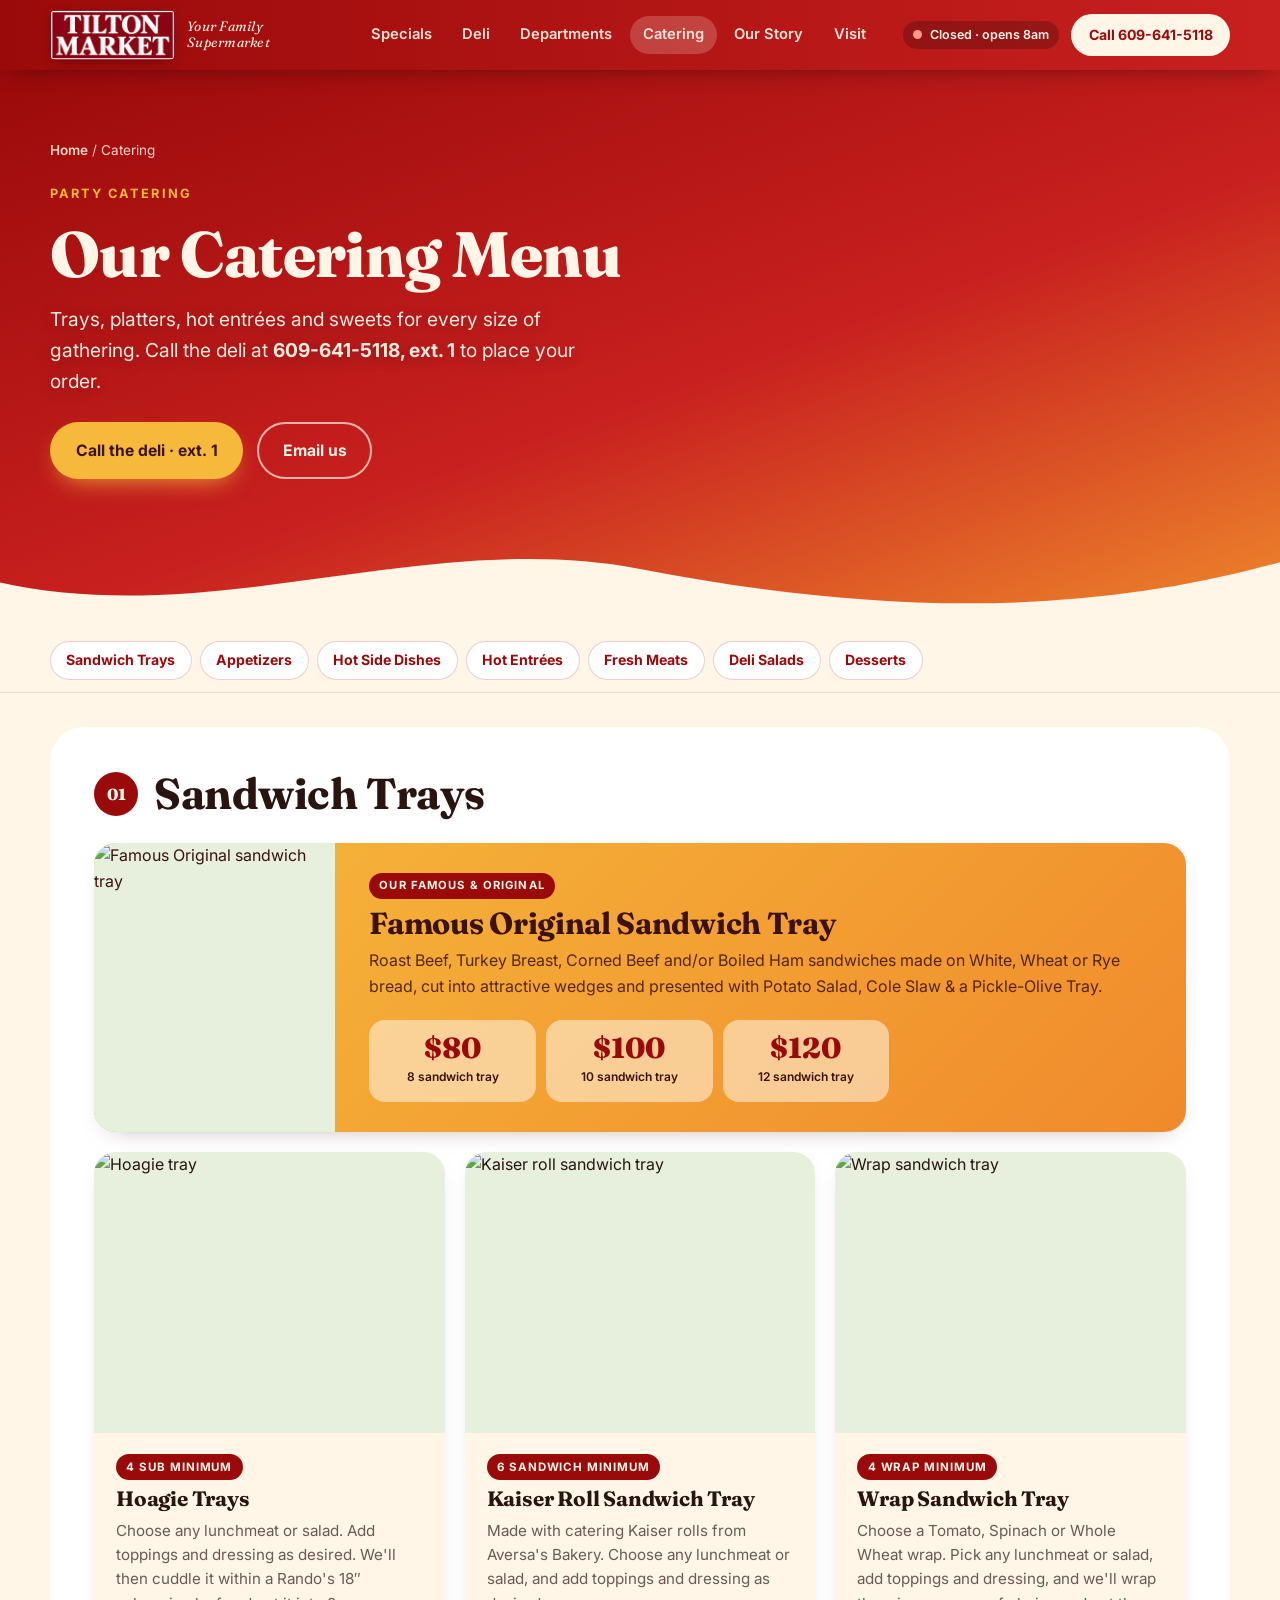
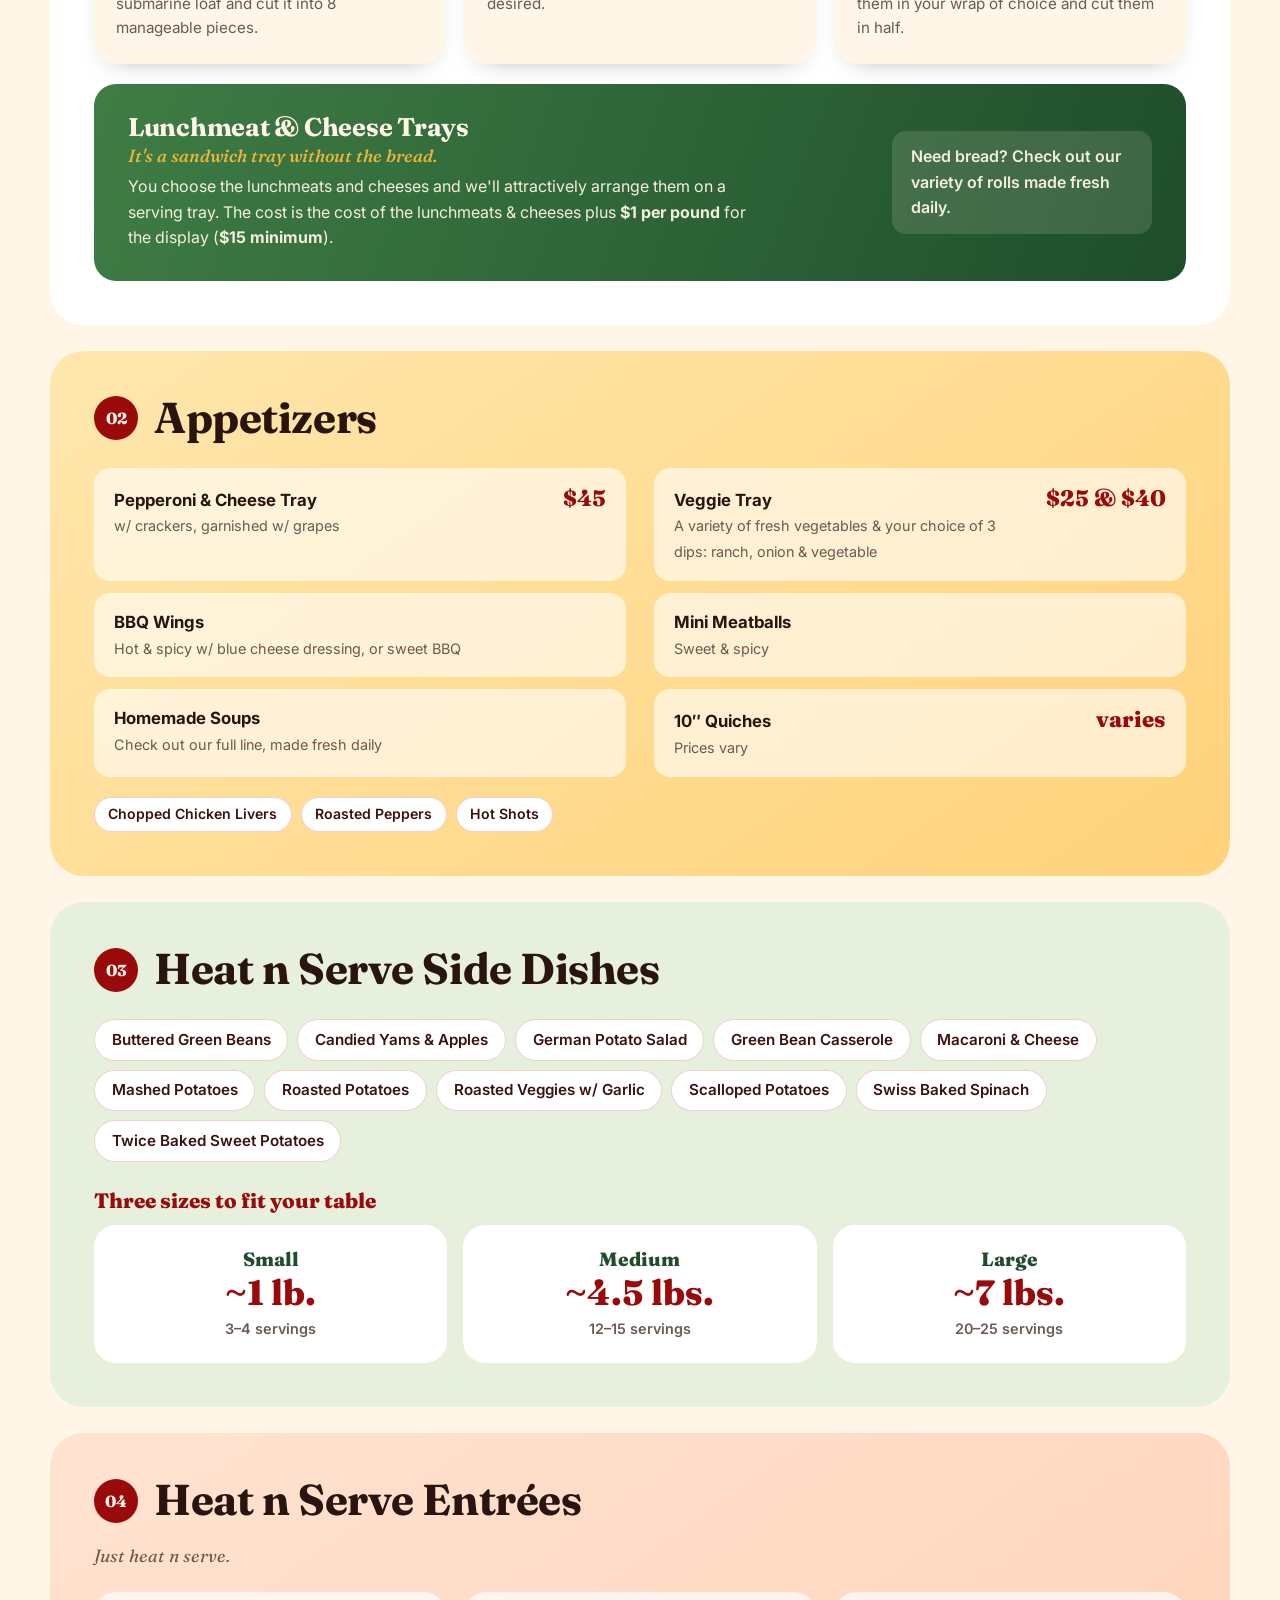
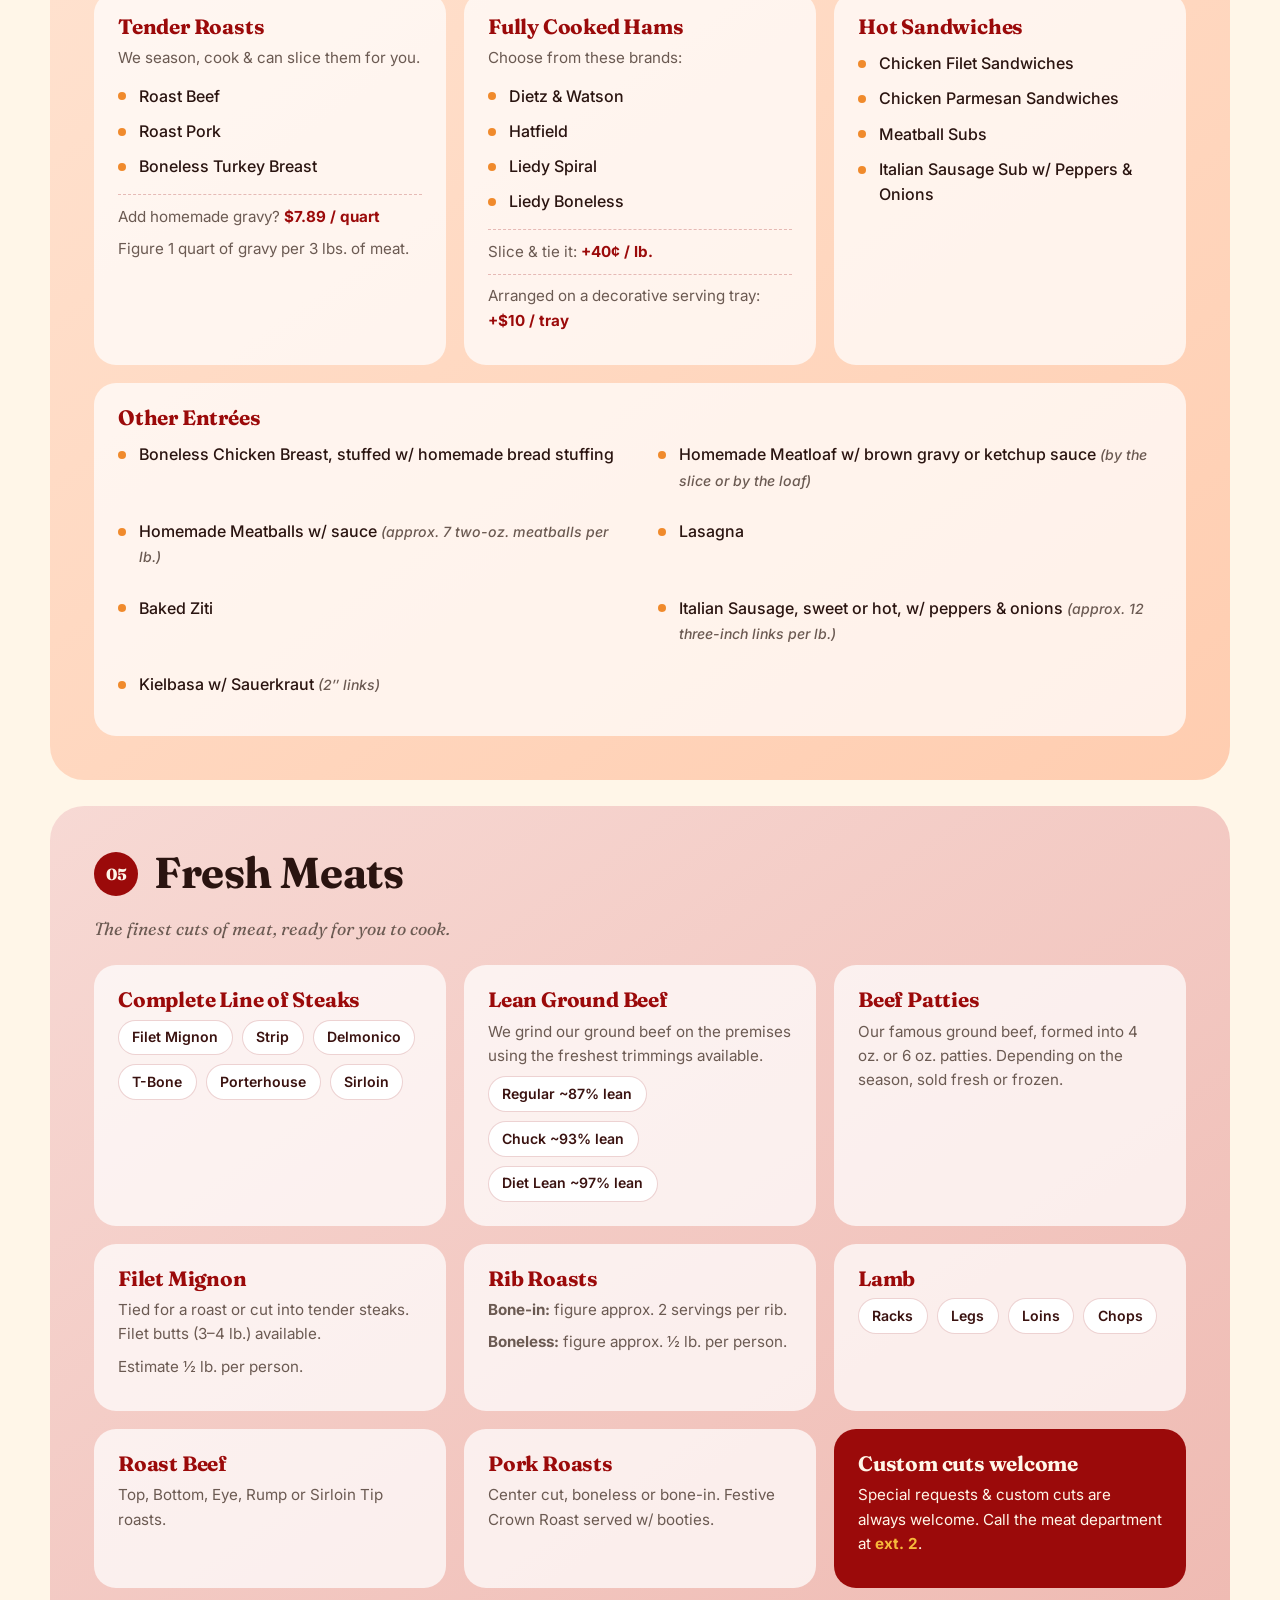
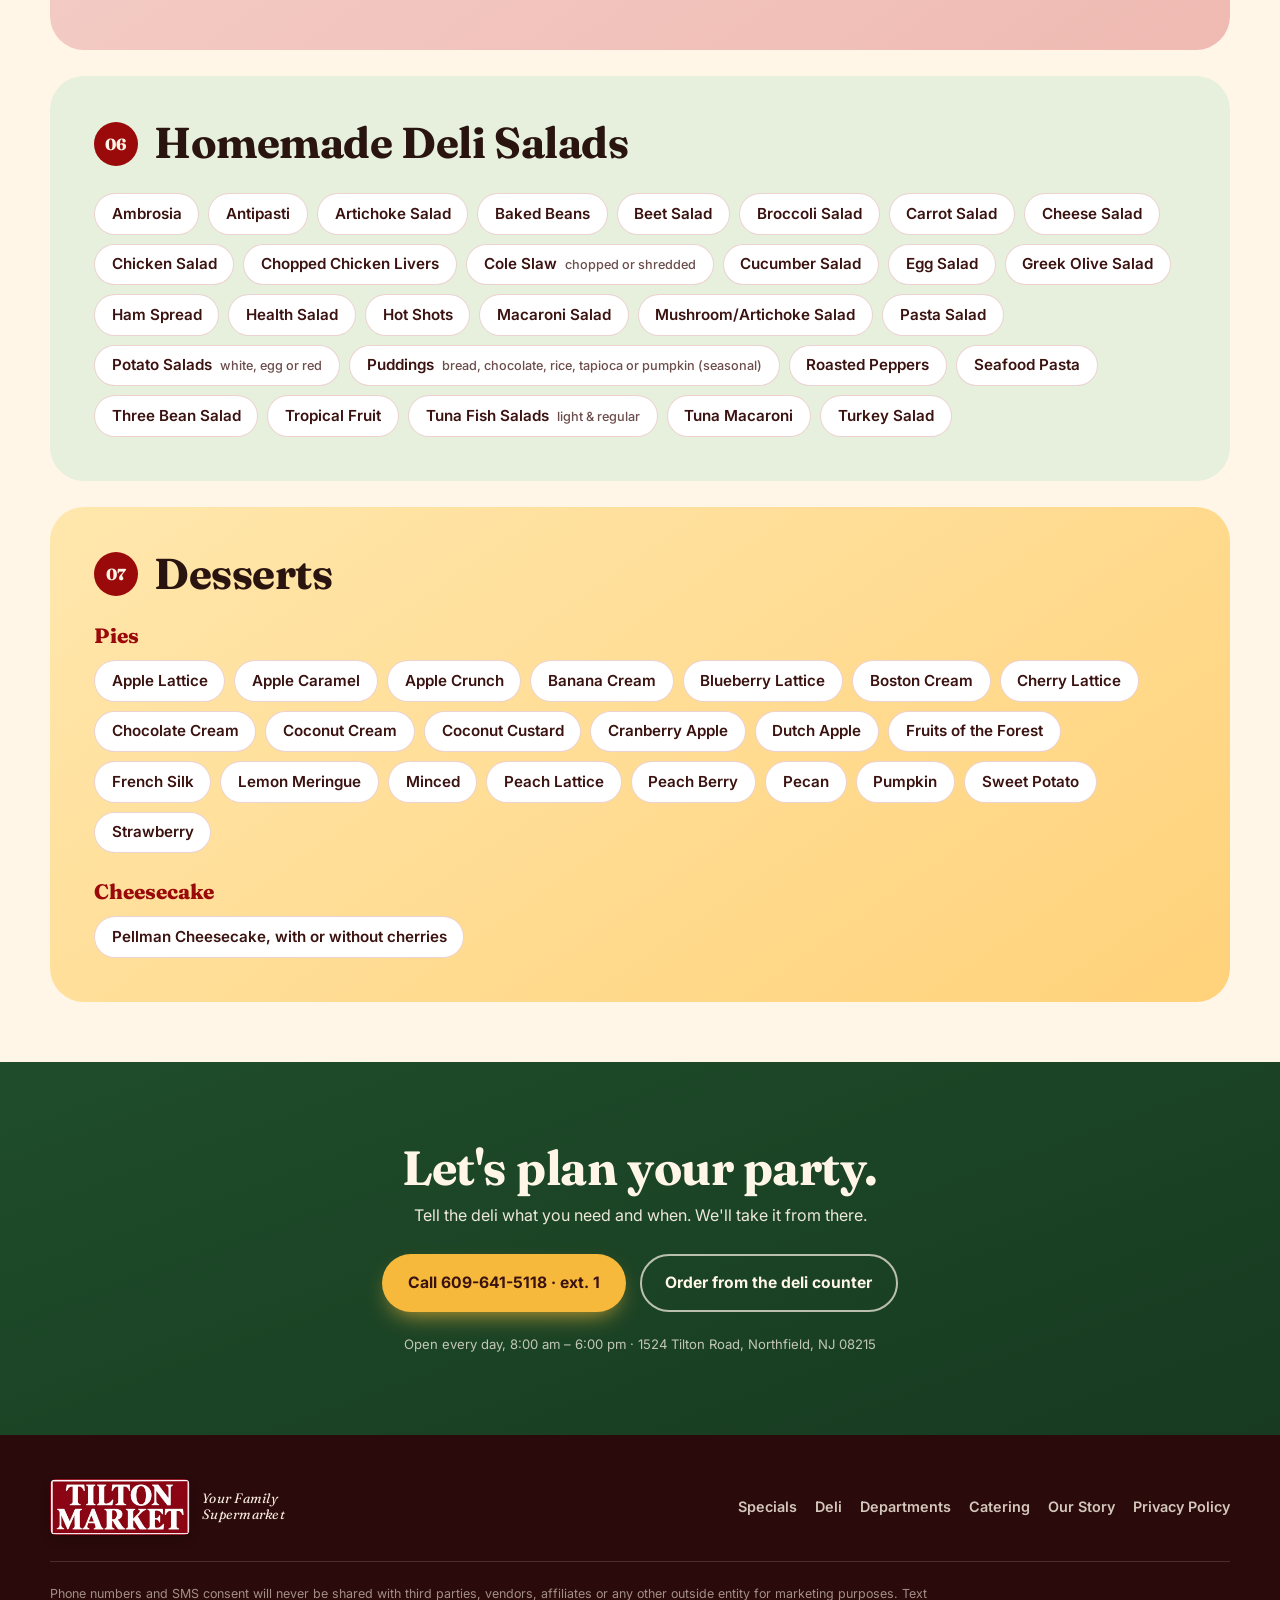
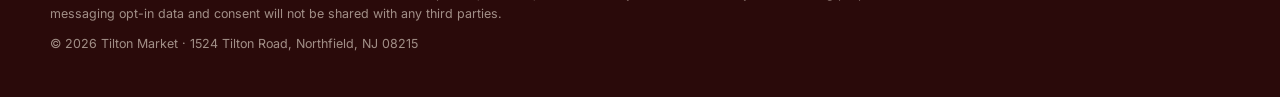
==== catering-menu/index.html @ 0ea88a65 "Add native deli order form and full catering menu pages; link home page to them Co-Authored-By: Clau" ====
<!doctype html>
<html lang="en">
<head>
<meta charset="utf-8">
<meta name="viewport" content="width=device-width, initial-scale=1">
<title>Catering Menu — Tilton Market</title>
<meta name="robots" content="noindex, nofollow">
<meta name="description" content="Tilton Market's full catering menu: sandwich trays, appetizers, heat-n-serve sides and entrées, fresh meats, homemade deli salads and desserts.">
<link rel="icon" type="image/png" href="/images/logo-icon.png">
<link rel="preconnect" href="https://fonts.googleapis.com">
<link rel="preconnect" href="https://fonts.gstatic.com" crossorigin>
<link href="https://fonts.googleapis.com/css2?family=Fraunces:ital,opsz,wght@0,9..144,600;0,9..144,800;1,9..144,500&family=Inter:wght@400;500;600;700&display=swap" rel="stylesheet">
<link rel="stylesheet" href="/styles.css">
</head>
<body>

<header class="site-header" id="top">
  <div class="wrap bar">
    <a href="/" class="brand" aria-label="Tilton Market home">
      <img class="brand-logo" src="/images/logo.webp" alt="Tilton Market" width="520" height="208">
      <span class="brand-text"><em>Your Family Supermarket</em></span>
    </a>
    <nav class="nav" id="nav" aria-label="Main">
      <a href="/#specials">Specials</a>
      <a href="/#deli">Deli</a>
      <a href="/#departments">Departments</a>
      <a href="/catering-menu/" aria-current="page">Catering</a>
      <a href="/#story">Our Story</a>
      <a href="/#visit">Visit</a>
    </nav>
    <div class="bar-right">
      <span class="open-pill" id="openPill" hidden><i></i><span id="openText"></span></span>
      <a class="btn btn-cream btn-sm call" href="tel:+16096415118">Call 609-641-5118</a>
      <button class="burger" id="burger" aria-label="Menu" aria-expanded="false"><span></span><span></span><span></span></button>
    </div>
  </div>
</header>

<main>
<section class="page-hero">
  <div class="wrap reveal">
    <p class="crumbs"><a href="/">Home</a> / Catering</p>
    <p class="eyebrow">Party catering</p>
    <h1>Our Catering Menu</h1>
    <p class="lede">Trays, platters, hot entrées and sweets for every size of gathering. Call the deli at <b>609-641-5118, ext. 1</b> to place your order.</p>
    <div class="cta-row">
      <a class="btn btn-mustard" href="tel:+16096415118">Call the deli · ext. 1</a>
      <a class="btn btn-ghost" href="mailto:Email@TiltonMarket.com">Email us</a>
    </div>
  </div>
  <svg class="wave" viewBox="0 0 1440 120" preserveAspectRatio="none" aria-hidden="true" style="color:#fff6e8"><path fill="currentColor" d="M0,64 C240,120 480,0 720,48 C960,96 1200,110 1440,40 L1440,120 L0,120Z"/></svg>
</section>

<nav class="cat-nav" aria-label="Menu sections">
  <div class="wrap cat-nav-in">
    <a href="#trays">Sandwich Trays</a>
    <a href="#appetizers">Appetizers</a>
    <a href="#sides">Hot Side Dishes</a>
    <a href="#entrees">Hot Entrées</a>
    <a href="#meats">Fresh Meats</a>
    <a href="#salads">Deli Salads</a>
    <a href="#desserts">Desserts</a>
  </div>
</nav>

<div class="wrap menu-stack">

  <!-- SANDWICH TRAYS -->
  <section class="m-sec tint-cream" id="trays">
    <div class="m-head reveal"><span class="m-num">01</span><h2>Sandwich Trays</h2></div>
    <div class="tray-grid">
      <article class="tray feature reveal">
        <img src="https://tiltonmarket.com/wp-content/uploads/2022/02/12sandwich.jpg" alt="Famous Original sandwich tray" loading="lazy">
        <div class="tray-body">
          <span class="ribbon-s">Our famous &amp; original</span>
          <h3>Famous Original Sandwich Tray</h3>
          <p>Roast Beef, Turkey Breast, Corned Beef and/or Boiled Ham sandwiches made on White, Wheat or Rye bread, cut into attractive wedges and presented with Potato Salad, Cole Slaw &amp; a Pickle-Olive Tray.</p>
          <div class="tiers light">
            <div><b>$80</b><span>8 sandwich tray</span></div>
            <div><b>$100</b><span>10 sandwich tray</span></div>
            <div><b>$120</b><span>12 sandwich tray</span></div>
          </div>
        </div>
      </article>
      <article class="tray reveal">
        <img src="https://tiltonmarket.com/wp-content/uploads/2022/02/Hoagie-tray-294x300.jpg" alt="Hoagie tray" loading="lazy">
        <div class="tray-body">
          <span class="min">4 sub minimum</span>
          <h3>Hoagie Trays</h3>
          <p>Choose any lunchmeat or salad. Add toppings and dressing as desired. We'll then cuddle it within a Rando's 18″ submarine loaf and cut it into 8 manageable pieces.</p>
        </div>
      </article>
      <article class="tray reveal">
        <img src="https://tiltonmarket.com/wp-content/uploads/2022/02/Kaiser_Roll_Sand_Tray-300x262.jpeg" alt="Kaiser roll sandwich tray" loading="lazy">
        <div class="tray-body">
          <span class="min">6 sandwich minimum</span>
          <h3>Kaiser Roll Sandwich Tray</h3>
          <p>Made with catering Kaiser rolls from Aversa's Bakery. Choose any lunchmeat or salad, and add toppings and dressing as desired.</p>
        </div>
      </article>
      <article class="tray reveal">
        <img src="https://tiltonmarket.com/wp-content/uploads/2022/02/Wrap-Tray-298x300.jpg" alt="Wrap sandwich tray" loading="lazy">
        <div class="tray-body">
          <span class="min">4 wrap minimum</span>
          <h3>Wrap Sandwich Tray</h3>
          <p>Choose a Tomato, Spinach or Whole Wheat wrap. Pick any lunchmeat or salad, add toppings and dressing, and we'll wrap them in your wrap of choice and cut them in half.</p>
        </div>
      </article>
    </div>
    <article class="callout reveal">
      <div>
        <h3>Lunchmeat &amp; Cheese Trays</h3>
        <p class="lead-s">It's a sandwich tray without the bread.</p>
        <p>You choose the lunchmeats and cheeses and we'll attractively arrange them on a serving tray. The cost is the cost of the lunchmeats &amp; cheeses plus <b>$1 per pound</b> for the display (<b>$15 minimum</b>).</p>
      </div>
      <p class="aside">Need bread? Check out our variety of rolls made fresh daily.</p>
    </article>
  </section>

  <!-- APPETIZERS -->
  <section class="m-sec tint-mustard" id="appetizers">
    <div class="m-head reveal"><span class="m-num">02</span><h2>Appetizers</h2></div>
    <ul class="menu-list reveal">
      <li><div><b>Pepperoni &amp; Cheese Tray</b><span>w/ crackers, garnished w/ grapes</span></div><em>$45</em></li>
      <li><div><b>Veggie Tray</b><span>A variety of fresh vegetables &amp; your choice of 3 dips: ranch, onion &amp; vegetable</span></div><em>$25 &amp; $40</em></li>
      <li><div><b>BBQ Wings</b><span>Hot &amp; spicy w/ blue cheese dressing, or sweet BBQ</span></div></li>
      <li><div><b>Mini Meatballs</b><span>Sweet &amp; spicy</span></div></li>
      <li><div><b>Homemade Soups</b><span>Check out our full line, made fresh daily</span></div></li>
      <li><div><b>10″ Quiches</b><span>Prices vary</span></div><em>varies</em></li>
    </ul>
    <ul class="chips reveal"><li>Chopped Chicken Livers</li><li>Roasted Peppers</li><li>Hot Shots</li></ul>
  </section>

  <!-- SIDES -->
  <section class="m-sec tint-sage" id="sides">
    <div class="m-head reveal"><span class="m-num">03</span><h2>Heat n Serve Side Dishes</h2></div>
    <ul class="chips big reveal">
      <li>Buttered Green Beans</li><li>Candied Yams &amp; Apples</li><li>German Potato Salad</li><li>Green Bean Casserole</li><li>Macaroni &amp; Cheese</li><li>Mashed Potatoes</li><li>Roasted Potatoes</li><li>Roasted Veggies w/ Garlic</li><li>Scalloped Potatoes</li><li>Swiss Baked Spinach</li><li>Twice Baked Sweet Potatoes</li>
    </ul>
    <p class="sub-h reveal">Three sizes to fit your table</p>
    <div class="sizes reveal">
      <div><b>Small</b><span class="big-n">~1 lb.</span><em>3–4 servings</em></div>
      <div><b>Medium</b><span class="big-n">~4.5 lbs.</span><em>12–15 servings</em></div>
      <div><b>Large</b><span class="big-n">~7 lbs.</span><em>20–25 servings</em></div>
    </div>
  </section>

  <!-- ENTREES -->
  <section class="m-sec tint-peach" id="entrees">
    <div class="m-head reveal"><span class="m-num">04</span><h2>Heat n Serve Entrées</h2></div>
    <p class="m-intro reveal">Just heat n serve.</p>
    <div class="cols-3">
      <article class="card-s reveal">
        <h3>Tender Roasts</h3>
        <p>We season, cook &amp; can slice them for you.</p>
        <ul class="dots"><li>Roast Beef</li><li>Roast Pork</li><li>Boneless Turkey Breast</li></ul>
        <p class="price-line">Add homemade gravy? <b>$7.89 / quart</b></p>
        <p class="fine-s">Figure 1 quart of gravy per 3 lbs. of meat.</p>
      </article>
      <article class="card-s reveal">
        <h3>Fully Cooked Hams</h3>
        <p>Choose from these brands:</p>
        <ul class="dots"><li>Dietz &amp; Watson</li><li>Hatfield</li><li>Liedy Spiral</li><li>Liedy Boneless</li></ul>
        <p class="price-line">Slice &amp; tie it: <b>+40¢ / lb.</b></p>
        <p class="price-line">Arranged on a decorative serving tray: <b>+$10 / tray</b></p>
      </article>
      <article class="card-s reveal">
        <h3>Hot Sandwiches</h3>
        <ul class="dots"><li>Chicken Filet Sandwiches</li><li>Chicken Parmesan Sandwiches</li><li>Meatball Subs</li><li>Italian Sausage Sub w/ Peppers &amp; Onions</li></ul>
      </article>
    </div>
    <article class="card-s wide reveal">
      <h3>Other Entrées</h3>
      <ul class="dots two">
        <li>Boneless Chicken Breast, stuffed w/ homemade bread stuffing</li>
        <li>Homemade Meatloaf w/ brown gravy or ketchup sauce <i>(by the slice or by the loaf)</i></li>
        <li>Homemade Meatballs w/ sauce <i>(approx. 7 two-oz. meatballs per lb.)</i></li>
        <li>Lasagna</li>
        <li>Baked Ziti</li>
        <li>Italian Sausage, sweet or hot, w/ peppers &amp; onions <i>(approx. 12 three-inch links per lb.)</i></li>
        <li>Kielbasa w/ Sauerkraut <i>(2″ links)</i></li>
      </ul>
    </article>
  </section>

  <!-- FRESH MEATS -->
  <section class="m-sec tint-cherry" id="meats">
    <div class="m-head reveal"><span class="m-num">05</span><h2>Fresh Meats</h2></div>
    <p class="m-intro reveal">The finest cuts of meat, ready for you to cook.</p>
    <div class="cols-3">
      <article class="card-s reveal"><h3>Complete Line of Steaks</h3><ul class="chips"><li>Filet Mignon</li><li>Strip</li><li>Delmonico</li><li>T-Bone</li><li>Porterhouse</li><li>Sirloin</li></ul></article>
      <article class="card-s reveal"><h3>Lean Ground Beef</h3><p>We grind our ground beef on the premises using the freshest trimmings available.</p><ul class="chips"><li>Regular ~87% lean</li><li>Chuck ~93% lean</li><li>Diet Lean ~97% lean</li></ul></article>
      <article class="card-s reveal"><h3>Beef Patties</h3><p>Our famous ground beef, formed into 4 oz. or 6 oz. patties. Depending on the season, sold fresh or frozen.</p></article>
      <article class="card-s reveal"><h3>Filet Mignon</h3><p>Tied for a roast or cut into tender steaks. Filet butts (3–4 lb.) available.</p><p class="fine-s">Estimate ½ lb. per person.</p></article>
      <article class="card-s reveal"><h3>Rib Roasts</h3><p><b>Bone-in:</b> figure approx. 2 servings per rib.</p><p><b>Boneless:</b> figure approx. ½ lb. per person.</p></article>
      <article class="card-s reveal"><h3>Lamb</h3><ul class="chips"><li>Racks</li><li>Legs</li><li>Loins</li><li>Chops</li></ul></article>
      <article class="card-s reveal"><h3>Roast Beef</h3><p>Top, Bottom, Eye, Rump or Sirloin Tip roasts.</p></article>
      <article class="card-s reveal"><h3>Pork Roasts</h3><p>Center cut, boneless or bone-in. Festive Crown Roast served w/ booties.</p></article>
      <article class="card-s accent reveal"><h3>Custom cuts welcome</h3><p>Special requests &amp; custom cuts are always welcome. Call the meat department at <b>ext. 2</b>.</p></article>
    </div>
  </section>

  <!-- DELI SALADS -->
  <section class="m-sec tint-sage" id="salads">
    <div class="m-head reveal"><span class="m-num">06</span><h2>Homemade Deli Salads</h2></div>
    <ul class="chips big reveal">
      <li>Ambrosia</li><li>Antipasti</li><li>Artichoke Salad</li><li>Baked Beans</li><li>Beet Salad</li><li>Broccoli Salad</li><li>Carrot Salad</li><li>Cheese Salad</li><li>Chicken Salad</li><li>Chopped Chicken Livers</li><li>Cole Slaw <small>chopped or shredded</small></li><li>Cucumber Salad</li><li>Egg Salad</li><li>Greek Olive Salad</li><li>Ham Spread</li><li>Health Salad</li><li>Hot Shots</li><li>Macaroni Salad</li><li>Mushroom/Artichoke Salad</li><li>Pasta Salad</li><li>Potato Salads <small>white, egg or red</small></li><li>Puddings <small>bread, chocolate, rice, tapioca or pumpkin (seasonal)</small></li><li>Roasted Peppers</li><li>Seafood Pasta</li><li>Three Bean Salad</li><li>Tropical Fruit</li><li>Tuna Fish Salads <small>light &amp; regular</small></li><li>Tuna Macaroni</li><li>Turkey Salad</li>
    </ul>
  </section>

  <!-- DESSERTS -->
  <section class="m-sec tint-mustard" id="desserts">
    <div class="m-head reveal"><span class="m-num">07</span><h2>Desserts</h2></div>
    <p class="sub-h reveal">Pies</p>
    <ul class="chips big reveal">
      <li>Apple Lattice</li><li>Apple Caramel</li><li>Apple Crunch</li><li>Banana Cream</li><li>Blueberry Lattice</li><li>Boston Cream</li><li>Cherry Lattice</li><li>Chocolate Cream</li><li>Coconut Cream</li><li>Coconut Custard</li><li>Cranberry Apple</li><li>Dutch Apple</li><li>Fruits of the Forest</li><li>French Silk</li><li>Lemon Meringue</li><li>Minced</li><li>Peach Lattice</li><li>Peach Berry</li><li>Pecan</li><li>Pumpkin</li><li>Sweet Potato</li><li>Strawberry</li>
    </ul>
    <p class="sub-h reveal">Cheesecake</p>
    <ul class="chips big reveal"><li>Pellman Cheesecake, with or without cherries</li></ul>
  </section>

</div>

<section class="order-cta">
  <div class="wrap reveal">
    <h2>Let's plan your party.</h2>
    <p>Tell the deli what you need and when. We'll take it from there.</p>
    <div class="cta-row center">
      <a class="btn btn-mustard" href="tel:+16096415118">Call 609-641-5118 · ext. 1</a>
      <a class="btn btn-ghost" href="/deli-order/">Order from the deli counter</a>
    </div>
    <p class="fine-s light">Open every day, 8:00 am – 6:00 pm · 1524 Tilton Road, Northfield, NJ 08215</p>
  </div>
</section>
</main>

<footer class="site-footer">
  <div class="wrap">
    <div class="foot-top">
      <a href="/" class="brand"><img class="brand-logo" src="/images/logo.webp" alt="Tilton Market" width="520" height="208"><span class="brand-text"><em>Your Family Supermarket</em></span></a>
      <nav><a href="/#specials">Specials</a><a href="/#deli">Deli</a><a href="/#departments">Departments</a><a href="/catering-menu/">Catering</a><a href="/#story">Our Story</a><a href="https://tiltonmarket.com/privacy-policy/" target="_blank" rel="noopener">Privacy Policy</a></nav>
    </div>
    <p class="fine">Phone numbers and SMS consent will never be shared with third parties, vendors, affiliates or any other outside entity for marketing purposes. Text messaging opt-in data and consent will not be shared with any third parties.</p>
    <p class="fine">© <span id="yr"></span> Tilton Market · 1524 Tilton Road, Northfield, NJ 08215</p>
  </div>
</footer>

<script src="/common.js"></script>
</body>
</html>
---- styles.css ----
:root{
  --cherry:#9b0a0a;
  --cherry-d:#3a1210;
  --tomato:#c8201f;
  --orange:#f08a2c;
  --mustard:#f6b93b;
  --cream:#fff6e8;
  --sage:#e6f0dc;
  --herb:#1f4d2b;
  --herb-l:#3f7d45;
  --ink:#2a1410;
  --muted:#6b5a52;
  --r:22px;
  --shadow:0 18px 40px -18px rgba(58,18,16,.45);
}
*{box-sizing:border-box;margin:0;padding:0}
html{scroll-behavior:smooth;scroll-padding-top:84px}
body{font-family:Inter,system-ui,sans-serif;color:var(--ink);background:var(--cream);line-height:1.6;-webkit-font-smoothing:antialiased;overflow-x:hidden}
img{max-width:100%;display:block}
a{color:inherit}
h1,h2,h3{font-family:Fraunces,Georgia,serif;line-height:1.08;letter-spacing:-.01em}
.wrap{width:min(1180px,100% - 40px);margin-inline:auto}

/* buttons */
.btn{white-space:nowrap;display:inline-flex;align-items:center;justify-content:center;gap:.4em;padding:.9em 1.5em;border-radius:999px;font-weight:700;font-size:.98rem;text-decoration:none;border:2px solid transparent;transition:transform .2s,box-shadow .2s,background .2s;cursor:pointer}
.btn:hover{transform:translateY(-2px)}
.btn-sm{padding:.55em 1.1em;font-size:.88rem}
.btn-mustard{background:var(--mustard);color:var(--cherry-d);box-shadow:0 10px 24px -10px rgba(246,185,59,.9)}
.btn-cream{background:var(--cream);color:var(--cherry)}
.btn-ghost{border-color:rgba(255,246,232,.7);color:var(--cream)}
.btn-ghost:hover{background:rgba(255,246,232,.15)}

/* header */
.site-header{position:sticky;top:0;z-index:50;background:linear-gradient(90deg,var(--cherry),var(--tomato));box-shadow:0 6px 24px -10px rgba(0,0,0,.5);color:var(--cream)}
.bar{display:flex;align-items:center;gap:24px;height:70px}
.brand{display:flex;align-items:center;gap:12px;text-decoration:none}
.brand-mark{width:42px;height:42px;border-radius:12px;background:var(--cream);color:var(--cherry);display:grid;place-items:center;font:800 1.7rem/1 Fraunces,serif}
.brand-text{display:flex;flex-direction:column;line-height:1.1}
.brand-text strong{font:800 1.25rem/1.1 Fraunces,serif}
.brand-text em{font-size:.72rem;letter-spacing:.06em;opacity:.85;font-style:italic;font-family:Fraunces,serif}
.nav{display:flex;gap:4px;margin-left:auto}
.nav a{padding:.5em .9em;border-radius:999px;text-decoration:none;font-weight:600;font-size:.92rem;opacity:.92;transition:background .2s}
.nav a:hover{background:rgba(255,246,232,.18)}
.bar-right{display:flex;align-items:center;gap:12px}
.open-pill{display:inline-flex;align-items:center;gap:8px;padding:.35em .8em;background:rgba(0,0,0,.22);border-radius:999px;font-size:.78rem;font-weight:600;white-space:nowrap}
.open-pill i{width:9px;height:9px;border-radius:50%;background:#58e07b;box-shadow:0 0 0 0 rgba(88,224,123,.7);animation:pulse 2s infinite}
.open-pill.closed i{background:#ff9a8a;animation:none}
@keyframes pulse{70%{box-shadow:0 0 0 9px rgba(88,224,123,0)}100%{box-shadow:0 0 0 0 rgba(88,224,123,0)}}
.burger{display:none;background:none;border:0;width:42px;height:42px;cursor:pointer;flex-direction:column;justify-content:center;gap:5px;align-items:center}
.burger span{display:block;width:24px;height:2.5px;background:var(--cream);border-radius:2px;transition:.25s}
.burger[aria-expanded=true] span:nth-child(1){transform:translateY(7.5px) rotate(45deg)}
.burger[aria-expanded=true] span:nth-child(2){opacity:0}
.burger[aria-expanded=true] span:nth-child(3){transform:translateY(-7.5px) rotate(-45deg)}

/* sections + waves */
section{position:relative}
.wave{position:absolute;left:0;bottom:-1px;width:100%;height:clamp(50px,8vw,110px);display:block;pointer-events:none}
.eyebrow{font-weight:700;font-size:.8rem;letter-spacing:.16em;text-transform:uppercase;margin-bottom:.9rem}
.eyebrow.red{color:var(--tomato)} .eyebrow.green{color:var(--herb-l)} .eyebrow.mustard{color:var(--mustard)}
.sec-head{max-width:720px;margin-bottom:44px}
.sec-head h2{font-size:clamp(2rem,4.6vw,3.3rem);margin-bottom:.8rem}
.sec-head p:last-child{font-size:1.08rem;color:var(--muted)}
.sec-head.light{color:var(--cream)} .sec-head.light p:last-child{color:rgba(255,246,232,.85)}

/* hero */
.hero{background:linear-gradient(160deg,var(--cherry) 0%,var(--tomato) 45%,var(--orange) 100%);color:var(--cream);padding:90px 0 190px;overflow:hidden}
.hero-grid{display:grid;grid-template-columns:1.15fr .85fr;gap:56px;align-items:center;position:relative;z-index:2}
.blob{position:absolute;border-radius:50%;filter:blur(60px);opacity:.55;animation:float 14s ease-in-out infinite}
.b1{width:420px;height:420px;background:#ffb347;top:-120px;right:-80px}
.b2{width:340px;height:340px;background:#7a0707;bottom:-100px;left:-100px;animation-delay:-5s}
.b3{width:260px;height:260px;background:var(--mustard);top:40%;left:42%;opacity:.3;animation-delay:-9s}
@keyframes float{50%{transform:translate(30px,-26px) scale(1.08)}}
.hero h1{font-size:clamp(2.6rem,6vw,4.7rem);font-weight:800;margin-bottom:1.1rem}
.hero h1 em{font-style:italic;font-weight:500;color:var(--mustard)}
.hero .eyebrow{color:var(--mustard)}
.lede{font-size:1.2rem;max-width:560px;opacity:.95;margin-bottom:2rem}
.cta-row{display:flex;gap:14px;flex-wrap:wrap}
.hero-facts{list-style:none;display:flex;gap:34px;margin-top:2.6rem;flex-wrap:wrap}
.hero-facts b{display:block;font:800 1.35rem/1.1 Fraunces,serif}
.hero-facts span{font-size:.85rem;opacity:.85}

.special-card{background:var(--cream);color:var(--ink);border-radius:28px;padding:26px;box-shadow:0 30px 60px -20px rgba(40,5,5,.6);transform:rotate(1.6deg);transition:transform .35s}
.special-card:hover{transform:rotate(0)}
.sc-top{display:flex;justify-content:space-between;align-items:center;margin-bottom:14px}
.sc-tag{background:var(--cherry);color:var(--cream);font-weight:700;font-size:.75rem;letter-spacing:.12em;text-transform:uppercase;padding:.4em .9em;border-radius:999px}
.sc-day{font-weight:600;color:var(--muted);font-size:.9rem}

/* special display (shared by hero card & board) */
.sp-item{display:flex;align-items:center;gap:20px}
.sp-burst{flex:0 0 auto;width:112px;height:112px;background:var(--tomato);color:var(--cream);display:grid;place-items:center;text-align:center;clip-path:polygon(50% 0,60% 12%,75% 6%,78% 21%,94% 22%,88% 37%,100% 50%,88% 63%,94% 78%,78% 79%,75% 94%,60% 88%,50% 100%,40% 88%,25% 94%,22% 79%,6% 78%,12% 63%,0 50%,12% 37%,6% 22%,22% 21%,25% 6%,40% 12%)}
.sp-burst b{font:800 1.6rem/1 Fraunces,serif;display:block}
.sp-burst small{font-size:.7rem;font-weight:600;letter-spacing:.06em}
.sp-name{font:800 clamp(1.5rem,3vw,2.1rem)/1.05 Fraunces,serif}
.sp-sub{color:var(--muted);font-size:.95rem;margin-top:.3rem}
.sp-empty{padding:6px 0}
.sp-empty p{color:var(--muted);margin:.4rem 0 1rem}
.sp-link{display:inline-flex;align-items:center;gap:.4em;font-weight:700;color:var(--cherry);text-decoration:none;border-bottom:2px solid var(--mustard)}
.sp-link:hover{color:var(--tomato)}

/* specials */
.specials{background:linear-gradient(180deg,var(--orange) 0%,var(--mustard) 100%);padding:70px 0 190px}
.week{display:grid;grid-template-columns:repeat(7,1fr);gap:10px;margin-bottom:22px}
.day{border:0;cursor:pointer;background:rgba(255,246,232,.35);color:var(--cherry-d);border-radius:18px;padding:12px 4px;font-family:inherit;display:flex;flex-direction:column;align-items:center;gap:2px;transition:.2s;backdrop-filter:blur(4px)}
.day span{font-size:.78rem;font-weight:700;letter-spacing:.1em;text-transform:uppercase}
.day b{font:800 1.8rem/1 Fraunces,serif}
.day small{font-size:.65rem;font-weight:700;opacity:0;color:var(--tomato)}
.day:hover{background:rgba(255,246,232,.7);transform:translateY(-3px)}
.day.today small{opacity:1}
.day[aria-selected=true]{background:var(--cream);box-shadow:var(--shadow);transform:translateY(-4px)}
.day:focus-visible{outline:3px solid var(--cherry);outline-offset:2px}
.board{background:var(--cream);border-radius:30px;padding:34px;box-shadow:var(--shadow);display:grid;grid-template-columns:1.3fr 1fr;gap:34px;align-items:center;min-height:210px}
.board .sp-burst{width:140px;height:140px}
.board .sp-burst b{font-size:2rem}
.board-side{border-left:2px dashed rgba(155,10,10,.25);padding-left:34px}
.board-side h4{font:800 1.2rem Fraunces,serif;margin-bottom:.4rem}
.board-side p{color:var(--muted);font-size:.95rem;margin-bottom:1rem}
.brands{display:flex;flex-wrap:wrap;gap:10px;align-items:center;margin-top:28px;color:var(--cherry-d)}
.brands span{font-weight:600;margin-right:6px}
.brands b{background:rgba(255,246,232,.55);padding:.4em 1em;border-radius:999px;font-size:.88rem}

/* deli */
.deli{background:var(--cream);padding:90px 0 190px}
.deli-grid{display:grid;grid-template-columns:repeat(4,1fr);gap:20px}
.deli-card{background:#fff;border-radius:var(--r);overflow:hidden;box-shadow:0 10px 30px -18px rgba(58,18,16,.5);transition:transform .3s,box-shadow .3s;display:flex;flex-direction:column}
.deli-card:hover{transform:translateY(-6px);box-shadow:var(--shadow)}
.deli-card img{width:100%;aspect-ratio:1/.9;object-fit:cover;background:var(--sage)}
.dc-body{padding:18px 20px 22px}
.chip{display:inline-block;background:var(--cherry);color:var(--cream);font-size:.7rem;font-weight:700;letter-spacing:.1em;text-transform:uppercase;padding:.3em .8em;border-radius:999px;margin-bottom:.7rem}
.dc-body h3{font-size:1.2rem;margin-bottom:.4rem}
.dc-body p{font-size:.92rem;color:var(--muted)}
.salads{margin-top:34px;background:linear-gradient(135deg,var(--sage),#fff);border-radius:30px;padding:34px;display:grid;grid-template-columns:260px 1fr;gap:30px;align-items:start}
.salads h3{font-size:1.7rem;color:var(--herb);margin-bottom:.4rem}
.salads p{color:var(--muted)}
.chips{list-style:none;display:flex;flex-wrap:wrap;gap:9px}
.chips li{background:#fff;border:1.5px solid rgba(31,77,43,.2);color:var(--herb);padding:.4em .95em;border-radius:999px;font-size:.88rem;font-weight:600;transition:.2s}
.chips li:hover{background:var(--herb);color:#fff;transform:translateY(-2px)}
.chips.on-dark li{background:rgba(255,246,232,.1);border-color:rgba(255,246,232,.3);color:var(--cream)}
.chips.on-dark li:hover{background:var(--mustard);color:var(--cherry-d);border-color:var(--mustard)}
.order-band{margin-top:34px;background:linear-gradient(100deg,var(--cherry),var(--tomato) 60%,var(--orange));color:var(--cream);border-radius:30px;padding:32px 38px;display:flex;justify-content:space-between;align-items:center;gap:24px;flex-wrap:wrap}
.order-band h3{font-size:1.7rem;margin-bottom:.3rem}
.order-band p{opacity:.92;max-width:560px}

/* departments */
.departments{background:var(--sage);padding:90px 0 190px}
.departments .wrap{position:relative}
.bento{display:grid;grid-template-columns:repeat(6,1fr);gap:18px}
.dept{border-radius:var(--r);padding:28px;color:var(--cream);position:relative;overflow:hidden;transition:transform .3s,box-shadow .3s;display:flex;flex-direction:column}
.dept:hover{transform:translateY(-6px);box-shadow:var(--shadow)}
.dept h3{font-size:1.7rem;margin:.9rem 0 .5rem}
.dept p{opacity:.92;font-size:.98rem}
.dept a{margin-top:auto;padding-top:1.2rem;font-weight:700;text-decoration:none}
.dept a:hover{text-decoration:underline}
.ico{width:58px;height:58px;border-radius:16px;background:rgba(255,246,232,.2);display:grid;place-items:center}
.ico svg{width:34px;height:34px}
.ext{position:absolute;top:24px;right:24px;background:rgba(0,0,0,.25);padding:.3em .8em;border-radius:999px;font-size:.78rem;font-weight:700;letter-spacing:.06em}
.d-deli{grid-column:span 3;background:linear-gradient(140deg,var(--tomato),var(--cherry))}
.d-meat{grid-column:span 3;background:linear-gradient(140deg,#7a1a1a,#3a1210)}
.d-cater{grid-column:span 2;background:linear-gradient(140deg,var(--orange),#d96a14)}
.d-bake{grid-column:span 2;background:linear-gradient(140deg,var(--mustard),#e09a1c);color:var(--cherry-d)}
.d-hot{grid-column:span 2;background:linear-gradient(140deg,#d96a14,var(--tomato))}
.d-grocery{grid-column:span 6;background:linear-gradient(110deg,var(--herb-l),var(--herb));flex-direction:row;align-items:center;gap:24px;flex-wrap:wrap}
.d-grocery h3{margin:0 0 .2rem}
.d-grocery .ico{flex:0 0 auto}
.d-bake .ico{background:rgba(58,18,16,.12)}
.mini{list-style:none;display:flex;flex-wrap:wrap;gap:8px;margin-top:1.2rem}
.mini li{background:rgba(255,246,232,.16);padding:.3em .85em;border-radius:999px;font-size:.82rem;font-weight:600}

/* catering */
.catering{background:linear-gradient(180deg,var(--herb) 0%,#173a20 100%);color:var(--cream);padding:90px 0 190px}
.price-row{display:grid;grid-template-columns:1.3fr 1fr 1fr;gap:20px;margin-bottom:34px}
.price-card{background:rgba(255,246,232,.08);border:1.5px solid rgba(255,246,232,.2);border-radius:var(--r);padding:28px;position:relative}
.price-card h3{font-size:1.45rem;margin-bottom:.6rem}
.price-card .sub{opacity:.85;font-size:.95rem;margin-bottom:1.4rem}
.hero-tray{background:linear-gradient(145deg,var(--mustard),var(--orange));color:var(--cherry-d);border:0}
.ribbon{position:absolute;top:-12px;left:24px;background:var(--cherry);color:var(--cream);font-size:.72rem;font-weight:700;letter-spacing:.1em;text-transform:uppercase;padding:.4em 1em;border-radius:999px}
.tiers{display:grid;grid-template-columns:repeat(3,1fr);gap:10px}
.tiers div{background:rgba(255,246,232,.55);border-radius:16px;padding:14px 8px;text-align:center}
.tiers b{display:block;font:800 1.8rem/1 Fraunces,serif;color:var(--cherry)}
.tiers span{font-size:.75rem;font-weight:600}
.plain{list-style:none;margin-top:.8rem}
.plain li{display:flex;justify-content:space-between;gap:14px;padding:.65em 0;border-bottom:1px dashed rgba(255,246,232,.25);font-size:.95rem}
.plain li:last-child{border:0}
.plain em{font-style:normal;color:var(--mustard);font-weight:700;white-space:nowrap}
.tabs{background:rgba(0,0,0,.18);border-radius:28px;padding:26px}
.tab-btns{display:flex;gap:8px;flex-wrap:wrap;margin-bottom:20px}
.tab-btns button{background:transparent;border:1.5px solid rgba(255,246,232,.35);color:var(--cream);font:600 .92rem Inter,sans-serif;padding:.55em 1.2em;border-radius:999px;cursor:pointer;transition:.2s}
.tab-btns button:hover{background:rgba(255,246,232,.14)}
.tab-btns button.on{background:var(--mustard);border-color:var(--mustard);color:var(--cherry-d)}
.tab-pane{display:none}.tab-pane.on{display:block;animation:fade .35s}
@keyframes fade{from{opacity:0;transform:translateY(8px)}}
.note{margin-top:16px;font-size:.88rem;opacity:.8}
.cater-cta{display:flex;gap:14px;flex-wrap:wrap;margin-top:34px}

/* story */
.story{background:linear-gradient(180deg,var(--cherry-d) 0%,#4d0f0d 100%);padding:90px 0 190px;color:var(--cream)}
.timeline{display:flex;gap:20px;overflow-x:auto;padding:10px max(20px,calc((100vw - 1180px)/2)) 28px;scroll-snap-type:x mandatory;scrollbar-width:thin;scrollbar-color:var(--mustard) transparent}
.timeline figure{flex:0 0 min(320px,78vw);scroll-snap-align:start;background:#1b0908;border-radius:var(--r);overflow:hidden;box-shadow:0 18px 40px -20px #000}
.timeline img{width:100%;aspect-ratio:4/3;object-fit:cover;filter:sepia(.35) saturate(.9);transition:filter .3s,transform .5s}
.timeline figure:hover img{filter:none;transform:scale(1.04)}
.timeline figure{overflow:hidden}
.timeline figcaption{padding:14px 18px;font-size:.9rem;color:rgba(255,246,232,.8);position:relative;background:#1b0908}
.timeline figcaption b{display:block;font:800 1.5rem Fraunces,serif;color:var(--mustard)}

/* visit */
.visit{background:var(--cherry);color:var(--cream);padding:80px 0 90px;background:linear-gradient(180deg,#9b0a0a,#6e0707)}
.visit-grid{display:grid;grid-template-columns:1fr 1.1fr;gap:50px;align-items:center}
.visit h2{font-size:clamp(2.2rem,5vw,3.6rem);margin-bottom:1.2rem}
address{font-style:normal;font-size:1.25rem;margin-bottom:1.4rem}
.muted{opacity:.75;font-size:.95rem}
.hours{display:inline-flex;flex-direction:column;background:rgba(0,0,0,.22);border-radius:18px;padding:14px 22px;margin-bottom:1.6rem}
.hours b{font:800 1.5rem Fraunces,serif;color:var(--mustard)}
.big-phone{font:800 clamp(2rem,4vw,2.8rem) Fraunces,serif;text-decoration:none;color:var(--cream)}
.big-phone:hover{color:var(--mustard)}
.ext-list{list-style:none;display:flex;flex-wrap:wrap;gap:8px;margin:.8rem 0 1.2rem}
.ext-list li{background:rgba(255,246,232,.14);padding:.35em .9em;border-radius:999px;font-size:.85rem}
.ext-list b{color:var(--mustard);margin-right:.3em}
.mail{color:var(--cream);font-weight:600}
.visit .cta-row{margin-top:1.4rem}
.map{border-radius:30px;overflow:hidden;box-shadow:0 30px 60px -20px #000;border:6px solid var(--cream);aspect-ratio:4/3.2;background:var(--sage)}
.map iframe{width:100%;height:100%;border:0;display:block}

/* footer */
.site-footer{background:#2a0a0a;color:rgba(255,246,232,.8);padding:44px 0 34px}
.foot-top{display:flex;justify-content:space-between;align-items:center;gap:20px;flex-wrap:wrap;padding-bottom:26px;border-bottom:1px solid rgba(255,246,232,.15);margin-bottom:22px}
.site-footer .brand{color:var(--cream)}
.site-footer nav{display:flex;gap:18px;flex-wrap:wrap}
.site-footer nav a{text-decoration:none;font-size:.9rem;font-weight:600}
.site-footer nav a:hover{color:var(--mustard)}
.fine{font-size:.78rem;opacity:.7;max-width:880px;margin-bottom:.6rem}

/* reveal */
.reveal{opacity:0;transform:translateY(26px);transition:opacity .7s ease,transform .7s ease}
.reveal.in{opacity:1;transform:none}
.special-card.reveal.in{transform:rotate(1.6deg)}
.special-card.reveal.in:hover{transform:rotate(0)}
@media(prefers-reduced-motion:reduce){*{animation:none!important;transition:none!important}.reveal{opacity:1;transform:none}html{scroll-behavior:auto}}

/* responsive */
@media(max-width:1100px){
  .nav{position:fixed;inset:70px 0 auto 0;flex-direction:column;background:var(--cherry);padding:12px 20px 22px;gap:2px;transform:translateY(-130%);transition:transform .3s;margin:0;z-index:-1}
  .nav.open{transform:none}
  .nav a{padding:.8em 1em;font-size:1.05rem}
  .burger{display:flex}
  .call{display:none}
  .bar-right{margin-left:auto}
}
@media(max-width:1020px){
  .hero-grid,.visit-grid{grid-template-columns:1fr}
  .special-card{transform:none;max-width:520px}
  .special-card.reveal.in{transform:none}
  .deli-grid{grid-template-columns:repeat(2,1fr)}
  .price-row{grid-template-columns:1fr}
  .salads{grid-template-columns:1fr}
  .d-deli,.d-meat{grid-column:span 6}
  .d-cater,.d-bake,.d-hot{grid-column:span 3}
  .d-hot{grid-column:span 6}
}
@media(max-width:640px){
  .hero{padding:56px 0 150px}
  .week{gap:6px}.day{padding:10px 0;border-radius:14px}.day b{font-size:1.3rem}.day span{font-size:.62rem;letter-spacing:.04em}
  .board{grid-template-columns:1fr;padding:24px}
  .board-side{border-left:0;border-top:2px dashed rgba(155,10,10,.25);padding:22px 0 0}
  .sp-item{flex-direction:column;align-items:flex-start}
  .deli-grid{grid-template-columns:1fr}
  .d-cater,.d-bake{grid-column:span 6}
  .tiers{gap:6px}.tiers b{font-size:1.4rem}
  .order-band{padding:26px}
  .open-pill{display:none}
  .brand-text em{display:none}
}

/* hero photo */
.hero-photo,.hero-tint{position:absolute;inset:0}
.hero-photo img{width:100%;height:100%;object-fit:cover;object-position:62% 45%}
.hero-tint{background:
  linear-gradient(180deg,rgba(240,138,44,0) 55%,rgba(240,138,44,.85) 100%),
  linear-gradient(100deg,rgba(110,6,6,.94) 0%,rgba(155,10,10,.82) 36%,rgba(200,32,31,.38) 68%,rgba(240,138,44,.18) 100%)}
.hero h1,.lede{text-shadow:0 2px 18px rgba(60,5,5,.45)}
@media(max-width:1020px){
  .hero-photo,.hero-tint{bottom:auto;height:min(520px,70vw + 160px)}
  .hero-photo img{object-position:80% 50%}
  .hero-tint{background:linear-gradient(180deg,rgba(110,6,6,.55) 0%,rgba(155,10,10,.35) 40%,rgba(155,10,10,.9) 88%,#9b0a0a 100%)}
  .hero{padding-top:min(300px,40vw + 150px)}
}
@media(min-width:1021px){
  .hero{min-height:680px}
  .special-card{align-self:end;margin-bottom:-10px}
}

/* logo */
.brand-logo{height:50px;width:auto;border-radius:6px;box-shadow:0 4px 14px -6px rgba(0,0,0,.5)}
.brand-text em{font-size:.85rem;opacity:.95;max-width:7.5em;line-height:1.15;letter-spacing:.02em}
.site-footer .brand-logo{height:56px}
@media(max-width:640px){.brand-logo{height:42px}}
@media(min-width:1021px){
  .hero{min-height:760px}
  .hero-photo img{object-position:62% 85%}
  .special-card{margin-bottom:-60px}
}

/* ========== subpages: catering menu + deli order ========== */
.page-hero{background:linear-gradient(160deg,var(--cherry) 0%,var(--tomato) 55%,var(--orange) 100%);color:var(--cream);padding:70px 0 150px;position:relative;overflow:hidden}
.page-hero.compact{padding-bottom:130px}
.page-hero h1{font-size:clamp(2.4rem,5.5vw,4rem);font-weight:800;margin-bottom:1rem}
.page-hero .eyebrow{color:var(--mustard)}
.page-hero .lede{margin-bottom:1.6rem}
.crumbs{font-size:.85rem;opacity:.85;margin-bottom:1.4rem}
.crumbs a{text-decoration:none;font-weight:600}.crumbs a:hover{text-decoration:underline}
.nav a[aria-current=page]{background:rgba(255,246,232,.22)}

/* catering menu */
.cat-nav{position:sticky;top:70px;z-index:40;background:rgba(255,246,232,.94);backdrop-filter:blur(10px);border-bottom:1px solid rgba(155,10,10,.12)}
.cat-nav-in{display:flex;gap:8px;overflow-x:auto;padding:12px 0;scrollbar-width:none}
.cat-nav-in::-webkit-scrollbar{display:none}
.cat-nav a{flex:0 0 auto;text-decoration:none;font-weight:700;font-size:.88rem;color:var(--cherry);background:#fff;border:1.5px solid rgba(155,10,10,.2);padding:.5em 1.1em;border-radius:999px;transition:.2s}
.cat-nav a:hover{background:var(--cherry);color:var(--cream)}
.menu-stack{display:flex;flex-direction:column;gap:26px;padding:34px 0 60px}
.m-sec{border-radius:34px;padding:44px}
html{scroll-padding-top:140px}
.tint-cream{background:#fff}
.tint-mustard{background:linear-gradient(145deg,#ffe7ad,#ffd27a)}
.tint-sage{background:var(--sage)}
.tint-peach{background:linear-gradient(145deg,#ffe3d1,#ffcdb0)}
.tint-cherry{background:linear-gradient(145deg,#f7d9d4,#efbab2)}
.m-head{display:flex;align-items:center;gap:16px;margin-bottom:26px}
.m-num{font:800 1rem Fraunces,serif;background:var(--cherry);color:var(--cream);width:44px;height:44px;border-radius:50%;display:grid;place-items:center;flex:0 0 auto}
.m-head h2{font-size:clamp(1.8rem,3.6vw,2.7rem)}
.m-intro{font-size:1.1rem;color:var(--muted);margin:-8px 0 22px;font-style:italic;font-family:Fraunces,serif}
.sub-h{font:800 1.3rem Fraunces,serif;margin:26px 0 12px;color:var(--cherry)}
.tray-grid{display:grid;grid-template-columns:repeat(3,1fr);gap:20px}
.tray{background:var(--cream);border-radius:var(--r);overflow:hidden;display:flex;flex-direction:column;box-shadow:0 10px 26px -18px rgba(58,18,16,.5)}
.tray img{width:100%;aspect-ratio:1/.8;object-fit:cover;background:var(--sage)}
.tray-body{padding:20px 22px 24px}
.tray h3{font-size:1.3rem;margin:.5rem 0 .5rem}
.tray p{font-size:.95rem;color:var(--muted)}
.tray.feature{grid-column:1/-1;flex-direction:row;background:linear-gradient(135deg,var(--mustard),var(--orange));color:var(--cherry-d)}
.tray.feature img{width:42%;aspect-ratio:auto;min-height:280px}
.tray.feature .tray-body{padding:30px 34px;display:flex;flex-direction:column;justify-content:center}
.tray.feature p{color:rgba(58,18,16,.85);font-size:1rem}
.tray.feature h3{font-size:1.9rem}
.ribbon-s{align-self:flex-start;background:var(--cherry);color:var(--cream);font-size:.7rem;font-weight:700;letter-spacing:.1em;text-transform:uppercase;padding:.35em .9em;border-radius:999px}
.min{display:inline-block;background:var(--cherry);color:var(--cream);font-size:.72rem;font-weight:700;letter-spacing:.08em;text-transform:uppercase;padding:.35em .9em;border-radius:999px}
.tiers.light{margin-top:1.3rem;max-width:520px}
.tiers.light span{color:var(--cherry-d)}
.callout{margin-top:20px;background:linear-gradient(110deg,var(--herb-l),var(--herb));color:var(--cream);border-radius:var(--r);padding:30px 34px;display:flex;gap:28px;justify-content:space-between;align-items:center;flex-wrap:wrap}
.callout h3{font-size:1.6rem;margin-bottom:.2rem}
.callout .lead-s{font:italic 500 1.1rem Fraunces,serif;color:var(--mustard);margin-bottom:.5rem}
.callout p{max-width:620px;opacity:.95}
.callout .aside{background:rgba(255,246,232,.14);padding:.8em 1.2em;border-radius:14px;font-weight:600;max-width:260px}
.menu-list{list-style:none;display:grid;grid-template-columns:1fr 1fr;gap:12px 28px;margin-bottom:20px}
.menu-list li{display:flex;justify-content:space-between;gap:16px;align-items:baseline;background:rgba(255,255,255,.6);border-radius:16px;padding:16px 20px}
.menu-list b{display:block;font-size:1.05rem}
.menu-list span{font-size:.9rem;color:var(--muted)}
.menu-list em{font:800 1.4rem Fraunces,serif;color:var(--cherry);font-style:normal;white-space:nowrap}
.chips.big li{font-size:.95rem;padding:.5em 1.1em}
.chips li small{font-weight:500;opacity:.75;margin-left:.35em}
.m-sec .chips li{background:#fff;color:var(--cherry-d);border-color:rgba(155,10,10,.18)}
.m-sec .chips li:hover{background:var(--cherry);color:var(--cream);border-color:var(--cherry)}
.sizes{display:grid;grid-template-columns:repeat(3,1fr);gap:16px}
.sizes div{background:#fff;border-radius:var(--r);padding:22px;text-align:center}
.sizes b{display:block;font:800 1.2rem Fraunces,serif;color:var(--herb)}
.sizes .big-n{display:block;font:800 2.2rem/1.1 Fraunces,serif;color:var(--cherry);margin:.2rem 0}
.sizes em{font-style:normal;color:var(--muted);font-weight:600;font-size:.9rem}
.cols-3{display:grid;grid-template-columns:repeat(3,1fr);gap:18px;margin-bottom:18px}
.card-s{background:rgba(255,255,255,.72);border-radius:var(--r);padding:24px}
.card-s h3{font-size:1.3rem;margin-bottom:.5rem;color:var(--cherry)}
.card-s p{font-size:.95rem;color:var(--muted);margin-bottom:.5rem}
.card-s.wide{margin-bottom:0}
.card-s.accent{background:var(--cherry);color:var(--cream)}
.card-s.accent h3,.card-s.accent p{color:var(--cream)}
.card-s.accent b{color:var(--mustard)}
.dots{list-style:none;margin:.4rem 0 .6rem}
.dots li{position:relative;padding:.3em 0 .3em 1.3em;font-weight:500}
.dots li::before{content:"";position:absolute;left:0;top:.85em;width:8px;height:8px;border-radius:50%;background:var(--orange)}
.dots li i{color:var(--muted);font-size:.88rem}
.dots.two{columns:2;column-gap:36px}
.dots.two li{break-inside:avoid}
.price-line{font-size:.95rem;border-top:1px dashed rgba(155,10,10,.25);padding-top:.6rem;margin-top:.6rem}
.price-line b{color:var(--cherry)}
.fine-s{font-size:.82rem;color:var(--muted)}
.fine-s.light{color:rgba(255,246,232,.8);margin-top:1.4rem}
.order-cta{background:linear-gradient(160deg,var(--herb) 0%,#173a20 100%);color:var(--cream);text-align:center;padding:80px 0}
.order-cta h2{font-size:clamp(2rem,4.5vw,3rem);margin-bottom:.6rem}
.order-cta p{opacity:.92}
.cta-row.center{justify-content:center;margin-top:1.6rem}

/* deli order */
.order-sec{padding:20px 0 90px}
.demo-note{background:#fff2c7;border:1.5px solid var(--mustard);color:#5a3b00;border-radius:16px;padding:14px 20px;margin-bottom:16px;font-size:.92rem}
.demo-note a{font-weight:700;color:var(--cherry)}
.specials-peek{display:flex;gap:12px;align-items:center;flex-wrap:wrap;background:linear-gradient(100deg,var(--cherry),var(--tomato));color:var(--cream);text-decoration:none;font-weight:600;border-radius:16px;padding:14px 20px;margin-bottom:26px;transition:transform .2s}
.specials-peek:hover{transform:translateY(-2px)}
.sp-tag{background:var(--mustard);color:var(--cherry-d);font-size:.72rem;font-weight:700;letter-spacing:.1em;text-transform:uppercase;padding:.3em .8em;border-radius:999px}
.order-grid{display:grid;grid-template-columns:1fr 340px;gap:26px;align-items:start}
.o-card{background:#fff;border-radius:28px;padding:32px;box-shadow:0 14px 34px -22px rgba(58,18,16,.5)}
.o-card h2{font-size:1.8rem;margin-bottom:1.3rem}
.o-card h3{font-size:1.4rem;margin-bottom:.8rem}
.steps{list-style:none;display:flex;gap:10px;margin-bottom:18px;flex-wrap:wrap}
.steps li{display:flex;align-items:center;gap:8px;font-weight:600;font-size:.9rem;color:var(--muted);background:rgba(155,10,10,.08);padding:.4em 1em .4em .4em;border-radius:999px;transition:.25s}
.steps li b{width:26px;height:26px;border-radius:50%;background:rgba(155,10,10,.18);color:var(--cherry);display:grid;place-items:center;font-size:.8rem}
.steps li.on{background:var(--cherry);color:var(--cream)}
.steps li.on b{background:var(--mustard);color:var(--cherry-d)}
.step{display:none}.step.on{display:block;animation:fade .35s}
.field{margin-bottom:18px;border:0}
.field[hidden],.group[hidden]{display:none}
.field.narrow{max-width:140px}
.field label,.field legend{display:block;font-weight:700;font-size:.92rem;margin-bottom:.4rem;padding:0}
.req{color:var(--tomato)}.opt{color:var(--muted);font-weight:500}
.field input[type=text],.field input[type=tel],.field input[type=number],.field select,.field textarea{width:100%;font:inherit;font-size:1rem;padding:.8em 1em;border:2px solid rgba(155,10,10,.18);border-radius:14px;background:var(--cream);color:var(--ink);transition:border-color .2s,box-shadow .2s}
.field input:focus,.field select:focus,.field textarea:focus{outline:none;border-color:var(--cherry);box-shadow:0 0 0 4px rgba(155,10,10,.12)}
.field textarea{resize:vertical}
.pills{display:flex;flex-wrap:wrap;gap:10px}
.pills label{margin:0;cursor:pointer}
.pills input{position:absolute;opacity:0;pointer-events:none}
.pills span{display:inline-block;padding:.65em 1.3em;border-radius:999px;border:2px solid rgba(155,10,10,.25);font-weight:700;color:var(--cherry);background:#fff;transition:.2s}
.pills input:checked+span{background:var(--cherry);color:var(--cream);border-color:var(--cherry)}
.pills input:focus-visible+span{outline:3px solid var(--mustard);outline-offset:2px}
.pills span:hover{border-color:var(--cherry)}
.two{display:grid;grid-template-columns:1fr 1fr;gap:16px}
.row-btns{display:flex;gap:12px;flex-wrap:wrap;margin-top:8px}
.btn-red{background:var(--cherry);color:var(--cream);box-shadow:0 10px 22px -12px rgba(155,10,10,.9)}
.btn-red:hover{background:var(--tomato)}
.btn-line{border-color:rgba(155,10,10,.35);color:var(--cherry);background:transparent}
.btn-line:hover{background:rgba(155,10,10,.08)}
.btn:disabled{opacity:.45;cursor:not-allowed;transform:none}
.btn.full{width:100%}
.err{background:#ffe1dc;color:#8a1010;border-radius:12px;padding:.7em 1em;font-weight:600;font-size:.92rem;margin-bottom:14px}
.err[hidden]{display:none}
.o-side{position:relative}
.sticky{position:sticky;top:96px}
.cart{list-style:none;margin-bottom:14px}
.cart li{display:flex;justify-content:space-between;gap:10px;align-items:flex-start;padding:12px 0;border-bottom:1px dashed rgba(155,10,10,.25);animation:fade .3s}
.cart b{display:block;font-size:.98rem}
.cart span{font-size:.85rem;color:var(--muted)}
.rm{border:0;background:rgba(155,10,10,.1);color:var(--cherry);width:28px;height:28px;border-radius:50%;font-size:1.2rem;line-height:1;cursor:pointer;flex:0 0 auto}
.rm:hover{background:var(--cherry);color:var(--cream)}
.cart-empty{color:var(--muted);font-size:.92rem;margin-bottom:16px}
.cart-empty[hidden]{display:none}
.o-side .fine-s{margin-top:14px}
.review h4{font:800 1.1rem Fraunces,serif;color:var(--cherry);margin:.4rem 0 .5rem}
.review ol{margin:0 0 1rem 1.2rem}
.review li{padding:.3em 0}
.review p{margin-bottom:.4rem}
.done{text-align:center}
.done .check{width:72px;height:72px;border-radius:50%;background:var(--herb-l);color:#fff;font-size:2.2rem;display:grid;place-items:center;margin:0 auto 1rem}
.done .row-btns{justify-content:center;margin-top:1.4rem}
.done p{margin-bottom:.6rem}

@media(max-width:1020px){
  .tray-grid{grid-template-columns:1fr 1fr}
  .tray.feature{flex-direction:column}.tray.feature img{width:100%;min-height:0;aspect-ratio:16/9}
  .cols-3{grid-template-columns:1fr 1fr}
  .order-grid{grid-template-columns:1fr}
  .sticky{position:static}
  .o-side{order:-1}
}
@media(max-width:700px){
  .m-sec{padding:26px 20px;border-radius:26px}
  .tray-grid,.cols-3,.menu-list,.sizes,.two{grid-template-columns:1fr}
  .dots.two{columns:1}
  .callout{padding:24px}
  .o-card{padding:24px 20px}
  .page-hero{padding:48px 0 120px}
}
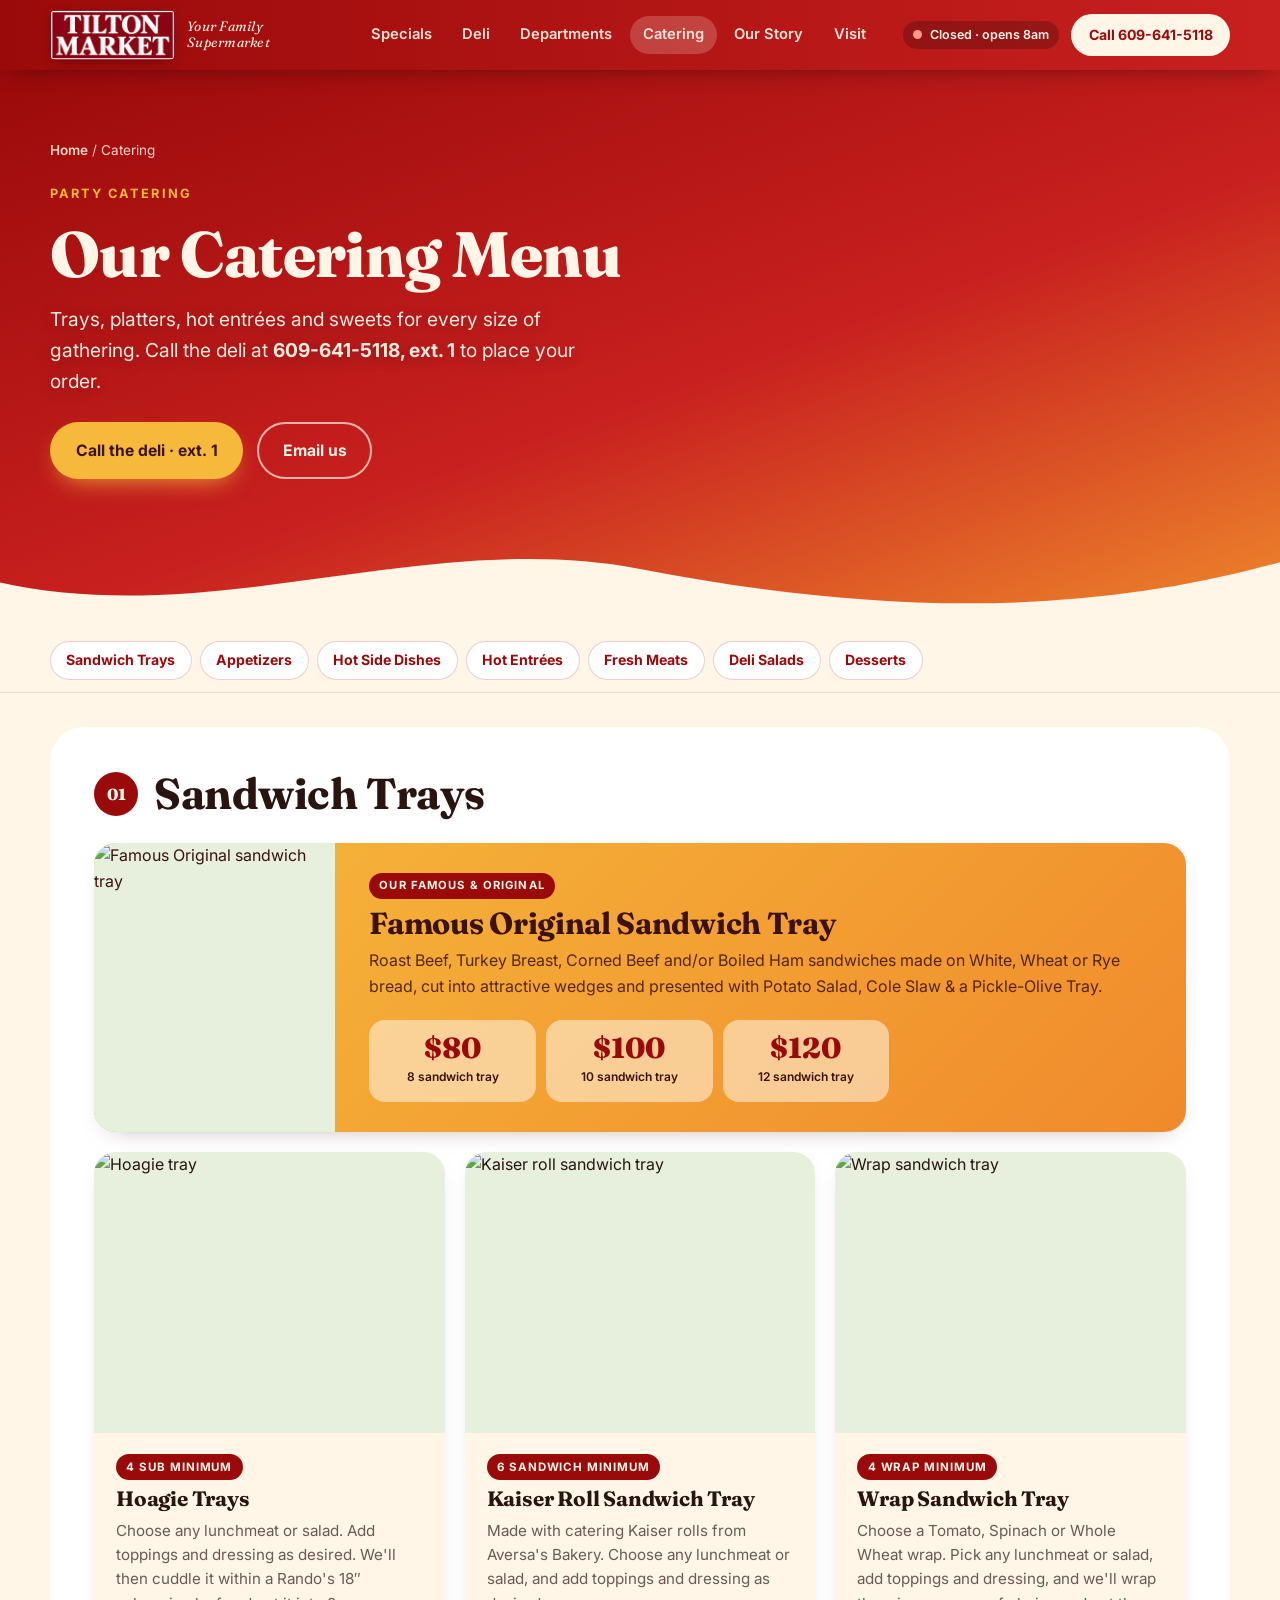
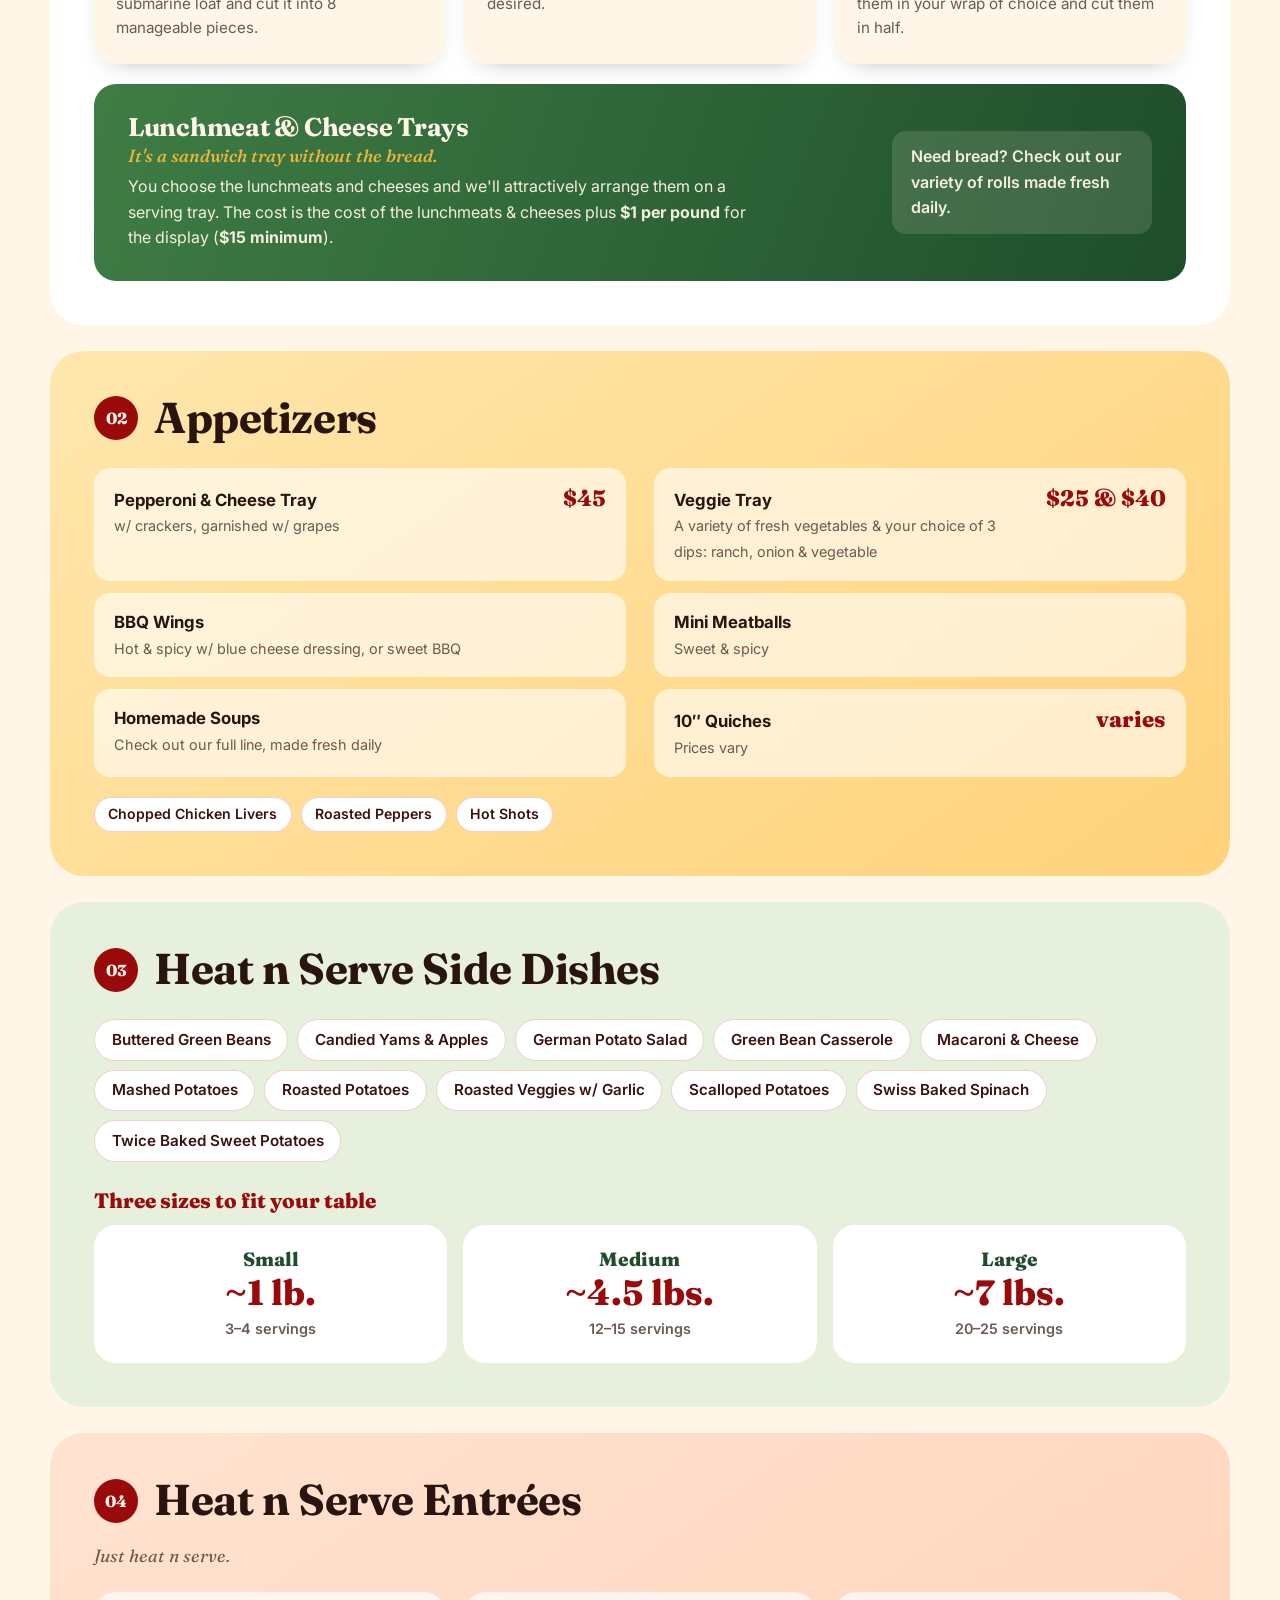
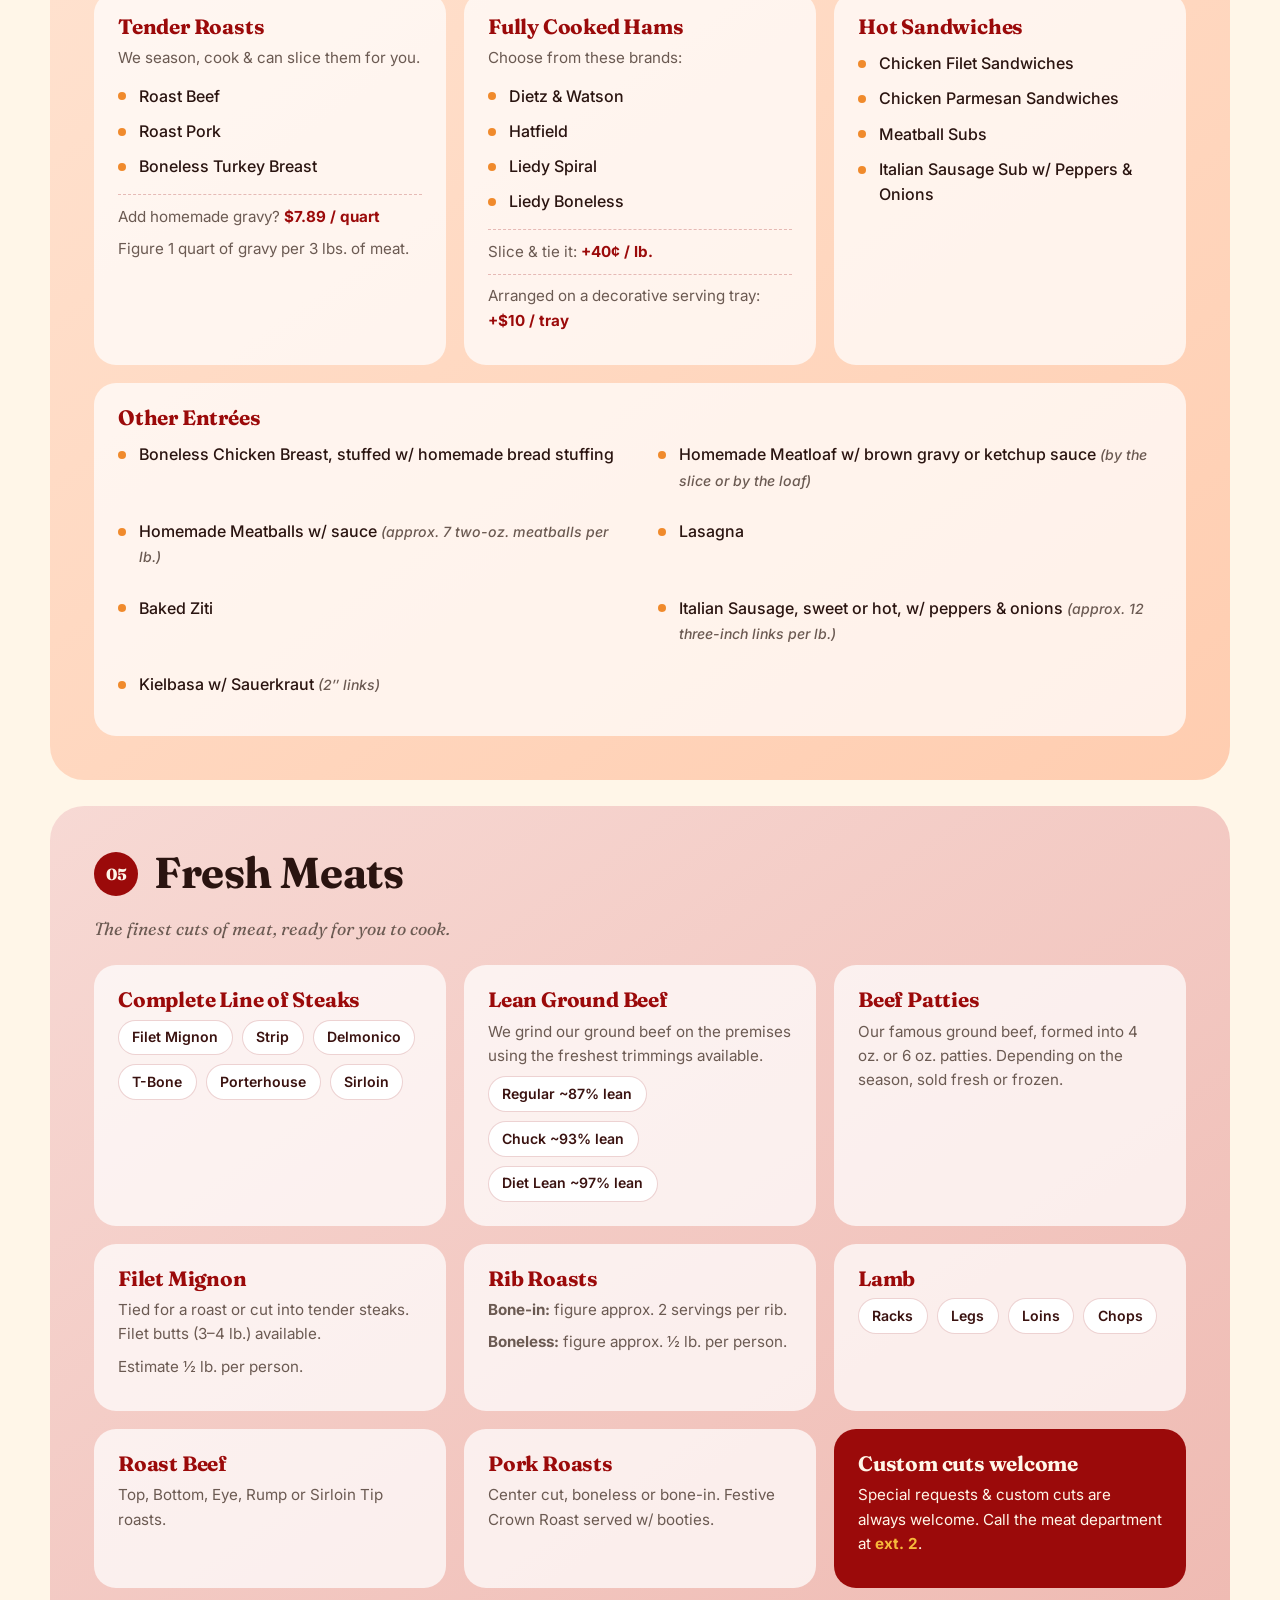
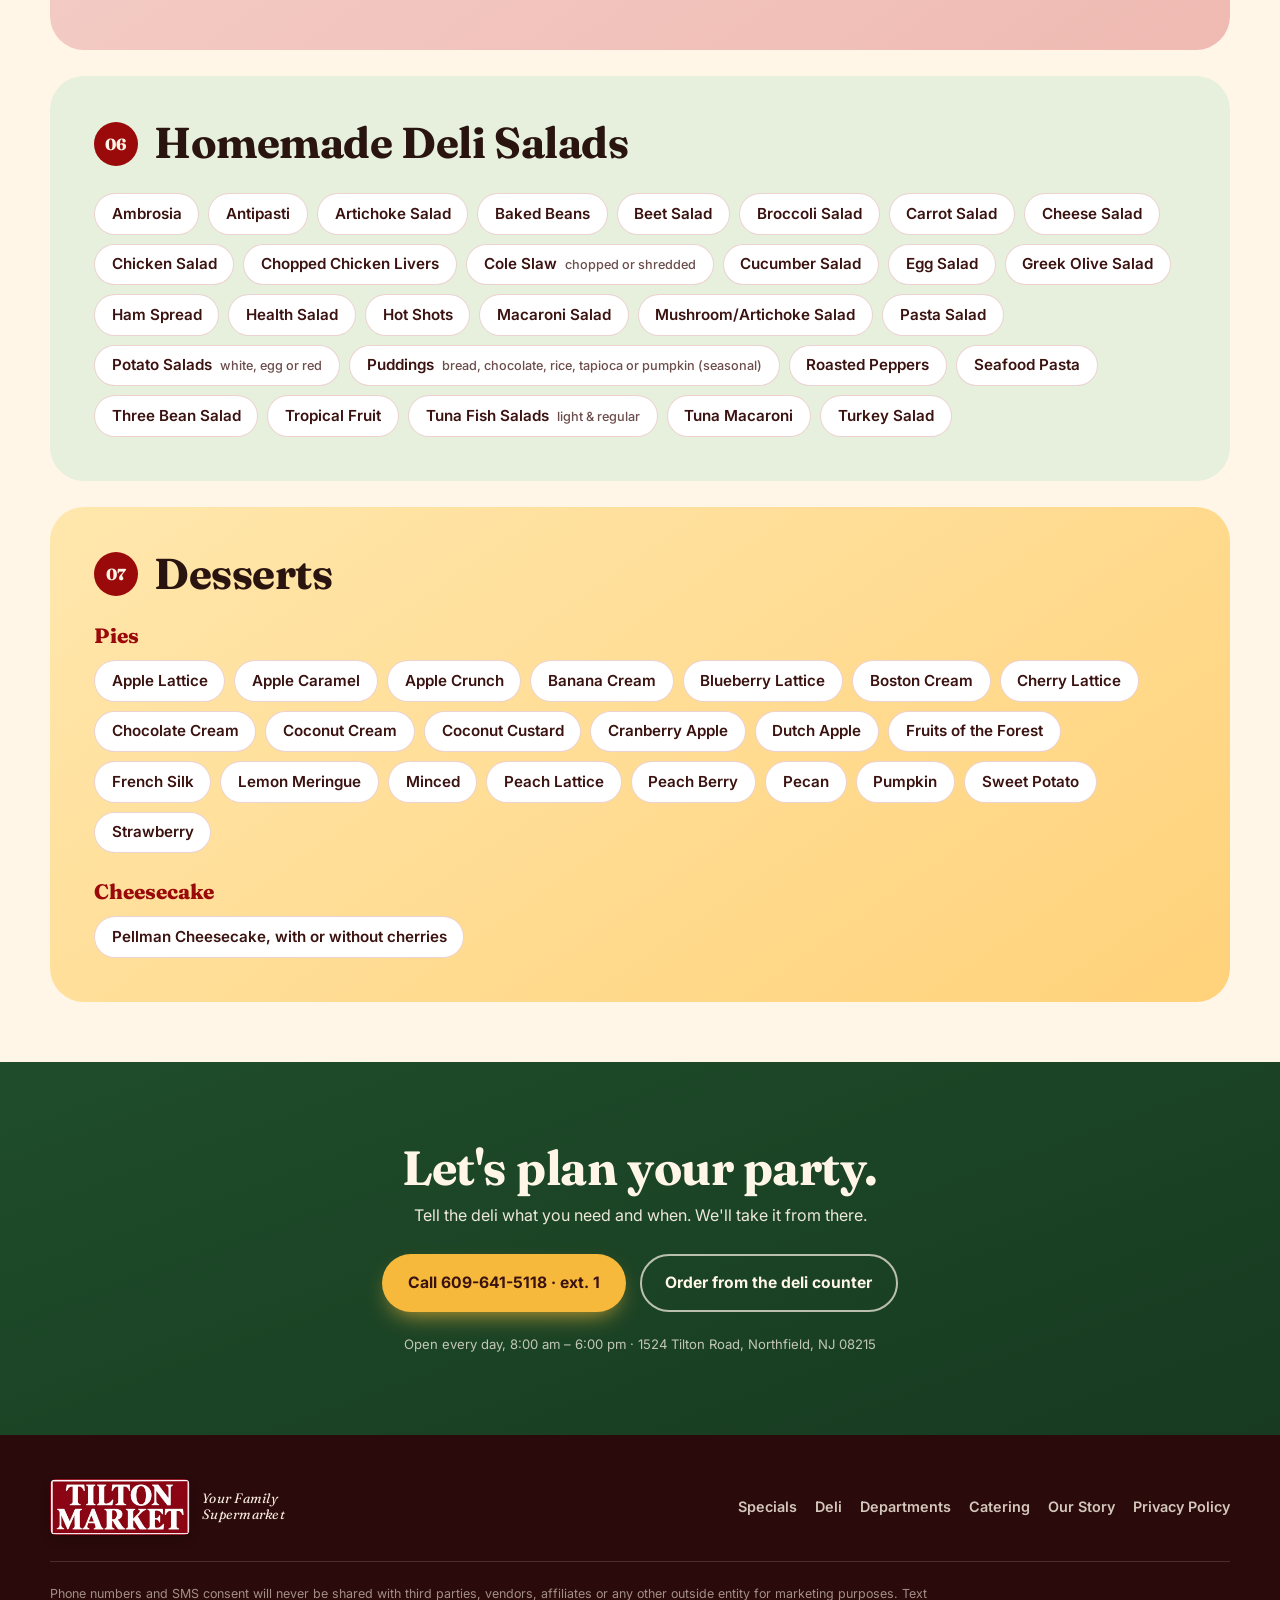
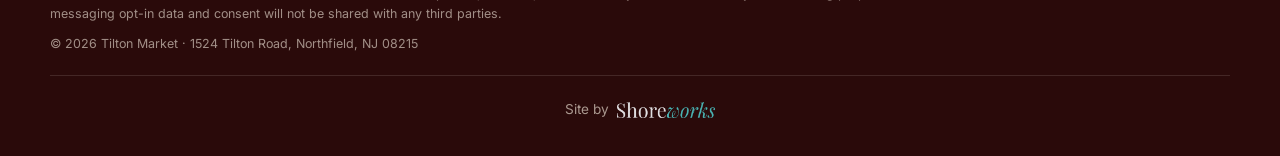
==== commit 21788acb: "Add Site by Shore Works credit to footer Co-Authored-By: Claude Sonnet 5.5 <noreply@anthropic.com>" ====
--- a/catering-menu/index.html
+++ b/catering-menu/index.html
@@ -242,6 +242,7 @@
     </div>
     <p class="fine">Phone numbers and SMS consent will never be shared with third parties, vendors, affiliates or any other outside entity for marketing purposes. Text messaging opt-in data and consent will not be shared with any third parties.</p>
     <p class="fine">© <span id="yr"></span> Tilton Market · 1524 Tilton Road, Northfield, NJ 08215</p>
+    <div class="foot-credit"><a href="https://shoreworksnj.com" target="_blank" rel="noopener">Site by <img src="/images/shoreworks-logo-light.png" width="1327" height="215" alt="Shore Works"></a></div>
   </div>
 </footer>
 
--- a/styles.css
+++ b/styles.css
@@ -452,7 +452,6 @@
   .cols-3{grid-template-columns:1fr 1fr}
   .order-grid{grid-template-columns:1fr}
   .sticky{position:static}
-  .o-side{order:-1}
 }
 @media(max-width:700px){
   .m-sec{padding:26px 20px;border-radius:26px}
@@ -462,3 +461,10 @@
   .o-card{padding:24px 20px}
   .page-hero{padding:48px 0 120px}
 }
+
+/* Shore Works credit */
+.foot-credit{text-align:center;margin-top:22px;padding-top:20px;border-top:1px solid rgba(255,246,232,.12)}
+.foot-credit a{display:inline-flex;align-items:center;gap:8px;font-size:.85rem;color:rgba(255,246,232,.6);text-decoration:none;transition:color .2s}
+.foot-credit a:hover{color:var(--cream)}
+.foot-credit img{height:16px;width:auto;opacity:.9}
+
